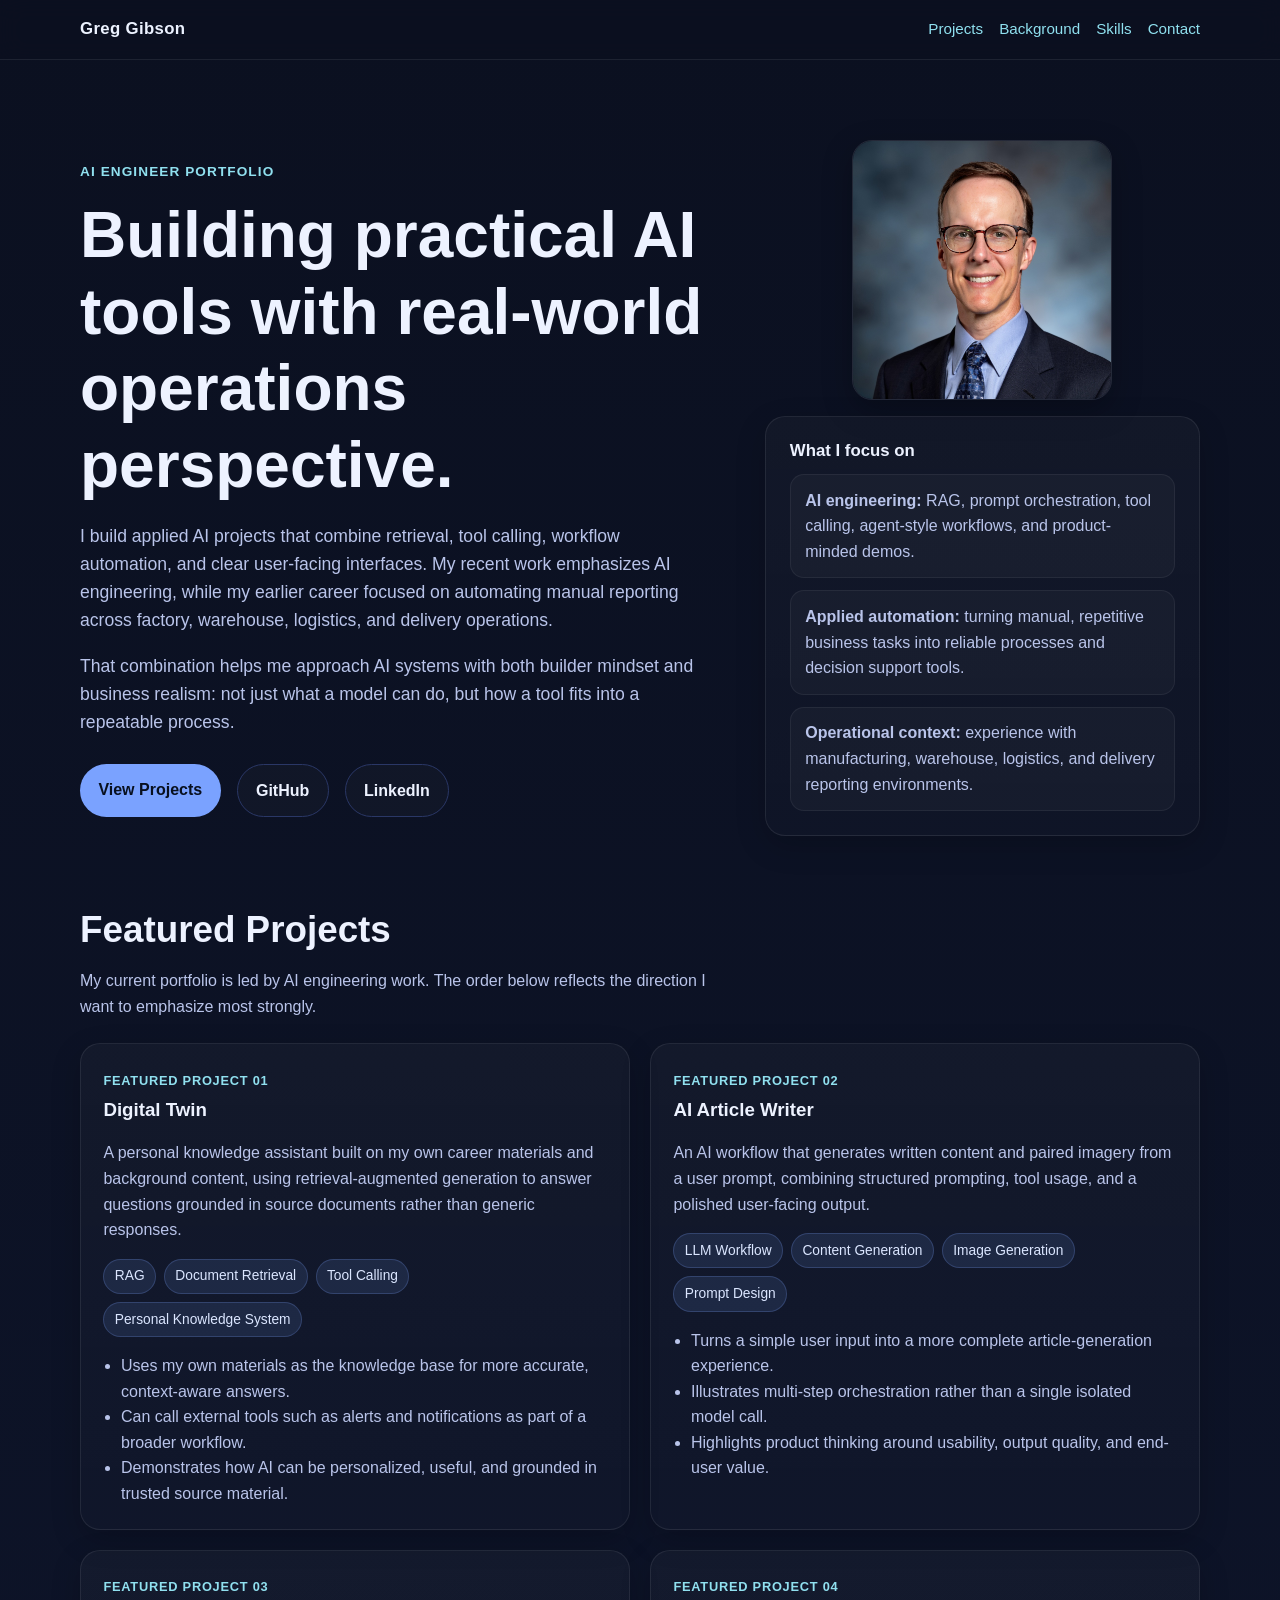
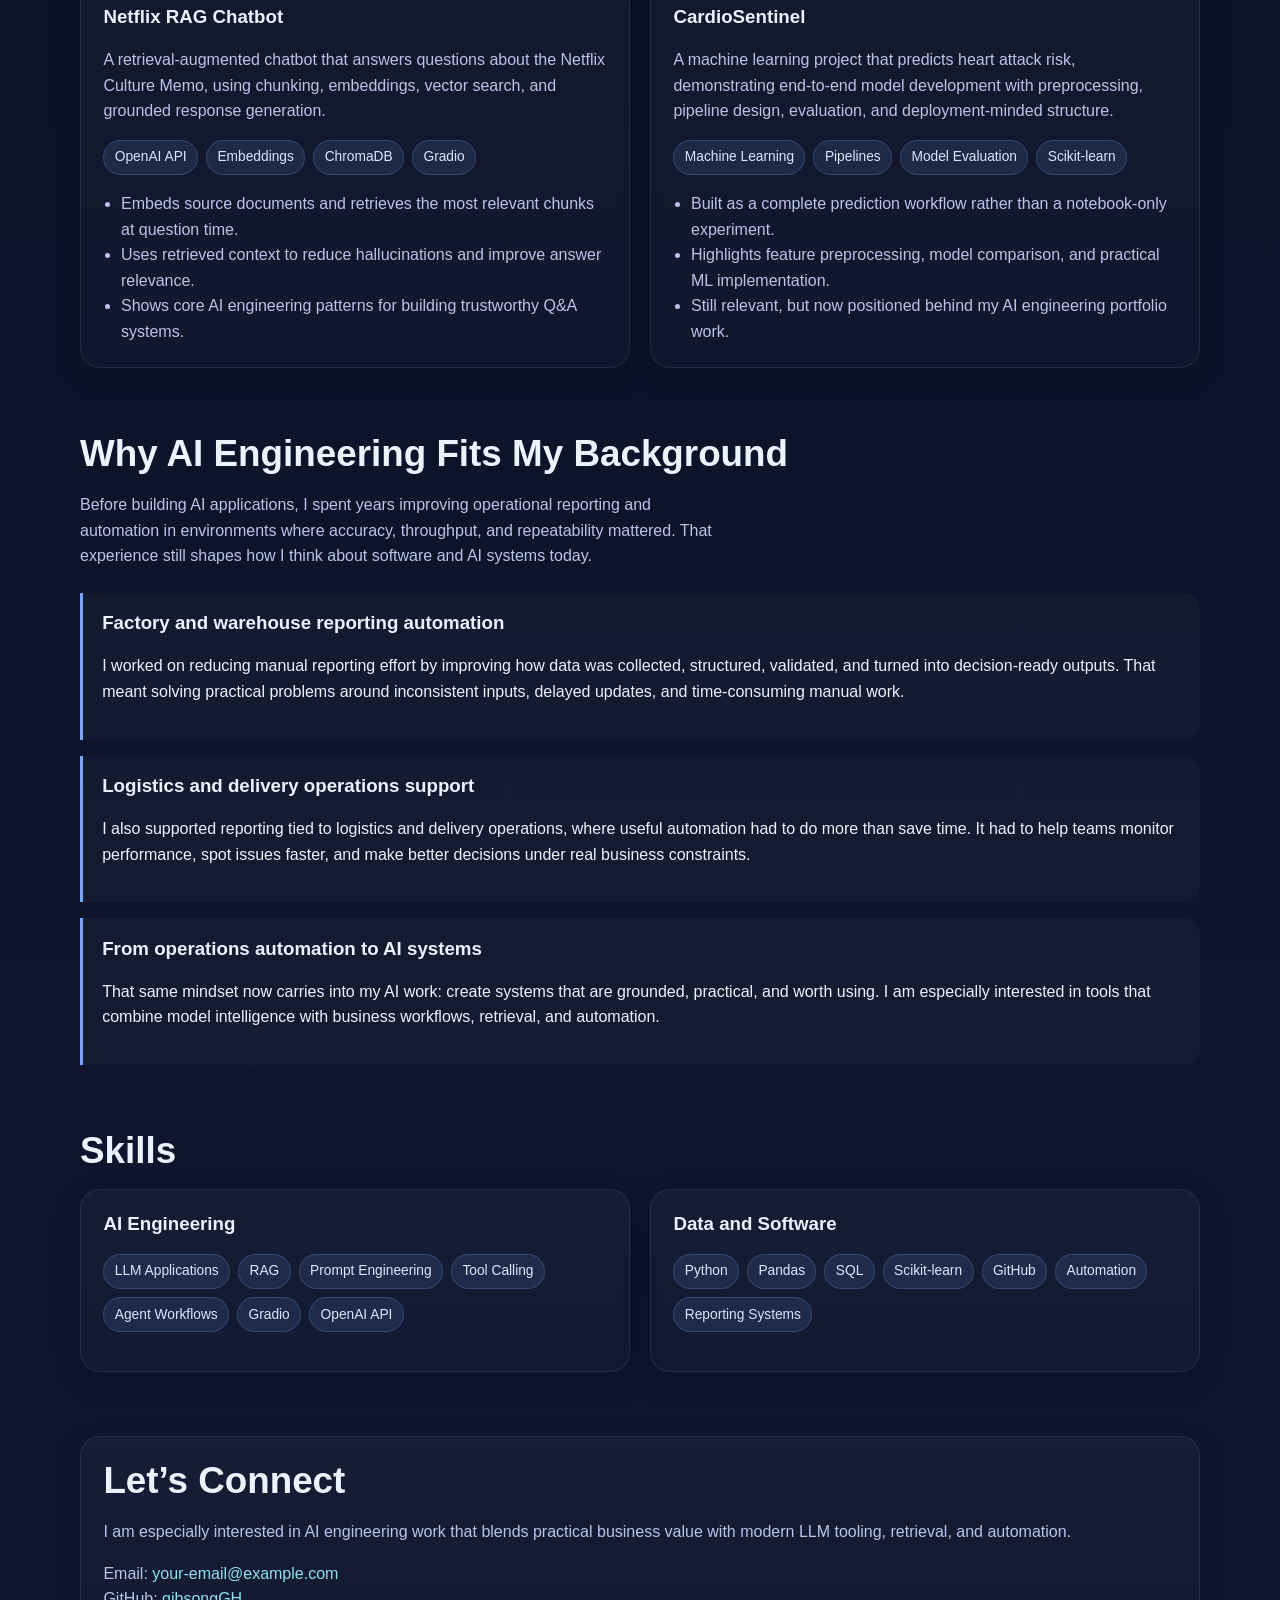
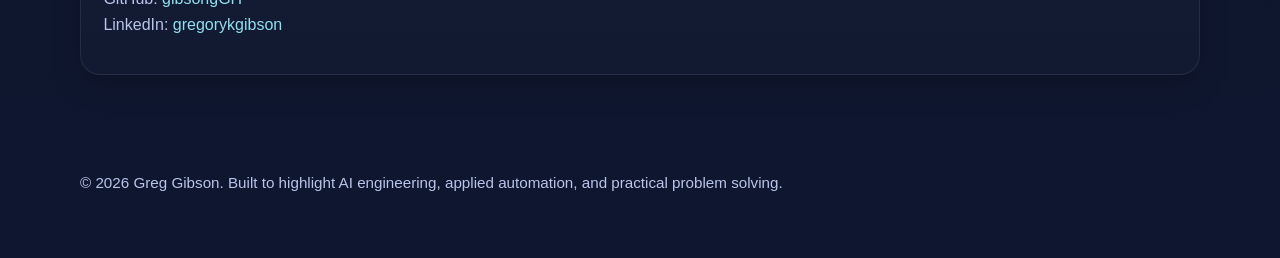
==== index.html @ a0412f62 "update homepage" ====
<!DOCTYPE html>
<html lang="en">
<head>
  <meta charset="UTF-8" />
  <meta name="viewport" content="width=device-width, initial-scale=1.0" />
  <title>Greg Gibson | AI Engineer</title>
  <meta
    name="description"
    content="AI engineer building practical tools with RAG, tool calling, agent workflows, and applied machine learning."
  />
  <style>
    :root {
      --bg: #0b1020;
      --bg-soft: #121933;
      --card: #161f3d;
      --text: #edf2ff;
      --muted: #b9c4ea;
      --line: #2a3766;
      --accent: #7aa2ff;
      --accent-2: #90e0ef;
      --max: 1120px;
    }

    * { box-sizing: border-box; }

    html { scroll-behavior: smooth; }

    body {
      margin: 0;
      font-family: Arial, Helvetica, sans-serif;
      background: linear-gradient(180deg, var(--bg) 0%, #0f1730 100%);
      color: var(--text);
      line-height: 1.6;
    }

    a {
      color: var(--accent-2);
      text-decoration: none;
    }

    a:hover { text-decoration: underline; }

    .container {
      width: min(92%, var(--max));
      margin: 0 auto;
    }

    .nav {
      position: sticky;
      top: 0;
      z-index: 10;
      backdrop-filter: blur(12px);
      background: rgba(11, 16, 32, 0.82);
      border-bottom: 1px solid rgba(255,255,255,0.08);
    }

    .nav-inner {
      display: flex;
      align-items: center;
      justify-content: space-between;
      padding: 1rem 0;
      gap: 1rem;
    }

    .brand {
      font-size: 1.05rem;
      font-weight: 700;
      letter-spacing: 0.02em;
    }

    .nav-links {
      display: flex;
      gap: 1rem;
      flex-wrap: wrap;
      font-size: 0.95rem;
    }

    .hero {
      padding: 5rem 0 3.5rem;
    }

    .hero-grid {
      display: grid;
      grid-template-columns: 1.35fr 0.9fr;
      gap: 2rem;
      align-items: center;
    }

    .eyebrow {
      display: inline-block;
      font-size: 0.85rem;
      letter-spacing: 0.08em;
      text-transform: uppercase;
      color: var(--accent-2);
      margin-bottom: 0.85rem;
      font-weight: 700;
    }

    h1, h2, h3 {
      line-height: 1.2;
      margin-top: 0;
    }

    h1 {
      font-size: clamp(2.3rem, 5vw, 4rem);
      margin-bottom: 1rem;
    }

    h2 {
      font-size: clamp(1.6rem, 3vw, 2.3rem);
      margin-bottom: 1rem;
    }

    .lead {
      font-size: 1.1rem;
      color: var(--muted);
      max-width: 64ch;
    }

    .cta-row {
      display: flex;
      gap: 1rem;
      flex-wrap: wrap;
      margin-top: 1.75rem;
    }

    .btn {
      display: inline-block;
      padding: 0.8rem 1.15rem;
      border-radius: 999px;
      font-weight: 700;
      transition: transform 0.15s ease, opacity 0.15s ease;
    }

    .btn:hover {
      text-decoration: none;
      transform: translateY(-1px);
    }

    .btn-primary {
      background: var(--accent);
      color: #08101f;
    }

    .btn-secondary {
      border: 1px solid var(--line);
      color: var(--text);
      background: rgba(255,255,255,0.02);
    }

    .hero-card,
    .card {
      background: linear-gradient(180deg, rgba(255,255,255,0.03), rgba(255,255,255,0.015));
      border: 1px solid rgba(255,255,255,0.08);
      border-radius: 20px;
      box-shadow: 0 10px 30px rgba(0,0,0,0.18);
    }

    .hero-card {
      padding: 1.5rem;
    }

    .hero-card h3 {
      margin-bottom: 0.8rem;
      font-size: 1.05rem;
    }

    .hero-list {
      list-style: none;
      padding: 0;
      margin: 0;
      display: grid;
      gap: 0.75rem;
    }

    .hero-list li {
      padding: 0.8rem 0.9rem;
      border-radius: 14px;
      background: rgba(255,255,255,0.03);
      border: 1px solid rgba(255,255,255,0.06);
      color: var(--muted);
    }

    section {
      padding: 1rem 0 3rem;
    }

    .section-intro {
      max-width: 72ch;
      color: var(--muted);
      margin-bottom: 1.5rem;
    }

    .grid-2 {
      display: grid;
      grid-template-columns: repeat(2, minmax(0, 1fr));
      gap: 1.25rem;
    }

    .project-grid {
      display: grid;
      grid-template-columns: repeat(2, minmax(0, 1fr));
      gap: 1.25rem;
    }

    .card {
      padding: 1.4rem;
      height: 100%;
    }

    .project-rank {
      display: inline-block;
      font-size: 0.8rem;
      font-weight: 700;
      color: var(--accent-2);
      text-transform: uppercase;
      letter-spacing: 0.06em;
      margin-bottom: 0.5rem;
    }

    .card p {
      color: var(--muted);
      margin-bottom: 0.9rem;
    }

    .tags {
      display: flex;
      flex-wrap: wrap;
      gap: 0.5rem;
      margin: 1rem 0;
    }

    .tag {
      display: inline-block;
      padding: 0.35rem 0.65rem;
      border-radius: 999px;
      background: rgba(122, 162, 255, 0.12);
      border: 1px solid rgba(122, 162, 255, 0.22);
      color: #dbe6ff;
      font-size: 0.86rem;
    }

    ul.clean {
      margin: 0.75rem 0 0;
      padding-left: 1.1rem;
      color: var(--muted);
    }

    .timeline {
      display: grid;
      gap: 1rem;
    }

    .timeline-item {
      padding: 1.2rem;
      border-left: 3px solid var(--accent);
      background: rgba(255,255,255,0.025);
      border-radius: 0 16px 16px 0;
    }

    .footer {
      padding: 2rem 0 3rem;
      color: var(--muted);
      font-size: 0.95rem;
    }

    @media (max-width: 900px) {
      .hero-grid,
      .grid-2,
      .project-grid {
        grid-template-columns: 1fr;
      }

      .hero {
        padding-top: 3.5rem;
      }
    }
  </style>
</head>
<body>
  <nav class="nav">
    <div class="container nav-inner">
      <div class="brand">Greg Gibson</div>
      <div class="nav-links">
        <a href="#projects">Projects</a>
        <a href="#background">Background</a>
        <a href="#skills">Skills</a>
        <a href="#contact">Contact</a>
      </div>
    </div>
  </nav>

  <header class="hero">
    <div class="container hero-grid">
      <div>
        <div class="eyebrow">AI Engineer Portfolio</div>
        <h1>Building practical AI tools with real-world operations perspective.</h1>
        <p class="lead">
          I build applied AI projects that combine retrieval, tool calling, workflow automation,
          and clear user-facing interfaces. My recent work emphasizes AI engineering, while my
          earlier career focused on automating manual reporting across factory, warehouse,
          logistics, and delivery operations.
        </p>
        <p class="lead">
          That combination helps me approach AI systems with both builder mindset and business
          realism: not just what a model can do, but how a tool fits into a repeatable process.
        </p>
        <div class="cta-row">
          <a class="btn btn-primary" href="#projects">View Projects</a>
          <a class="btn btn-secondary" href="https://github.com/gibsongGH" target="_blank" rel="noopener noreferrer">GitHub</a>
          <a class="btn btn-secondary" href="https://www.linkedin.com/in/gregorykgibson" target="_blank" rel="noopener noreferrer">LinkedIn</a>
        </div>
      </div>

      <div style="display: grid; gap: 1rem; justify-items: center;">
        <img 
          src="assets/images/headshot.jpg" 
          alt="Greg Gibson headshot"
          style="
            width: 260px;
            max-width: 100%;
            border-radius: 20px;
            border: 1px solid rgba(255,255,255,0.1);
            box-shadow: 0 10px 30px rgba(0,0,0,0.25);
          "
        />

        <aside class="hero-card" style="width: 100%;">
          <h3>What I focus on</h3>
          <ul class="hero-list">
            <li><strong>AI engineering:</strong> RAG, prompt orchestration, tool calling, agent-style workflows, and product-minded demos.</li>
            <li><strong>Applied automation:</strong> turning manual, repetitive business tasks into reliable processes and decision support tools.</li>
            <li><strong>Operational context:</strong> experience with manufacturing, warehouse, logistics, and delivery reporting environments.</li>
          </ul>
        </aside>
      </div>
    </div>
  </header>

  <main>
    <section id="projects">
      <div class="container">
        <h2>Featured Projects</h2>
        <p class="section-intro">
          My current portfolio is led by AI engineering work. The order below reflects the direction
          I want to emphasize most strongly.
        </p>

        <div class="project-grid">
          <article class="card">
            <div class="project-rank">Featured Project 01</div>
            <h3>Digital Twin</h3>
            <p>
              A personal knowledge assistant built on my own career materials and background
              content, using retrieval-augmented generation to answer questions grounded in
              source documents rather than generic responses.
            </p>
            <div class="tags">
              <span class="tag">RAG</span>
              <span class="tag">Document Retrieval</span>
              <span class="tag">Tool Calling</span>
              <span class="tag">Personal Knowledge System</span>
            </div>
            <ul class="clean">
              <li>Uses my own materials as the knowledge base for more accurate, context-aware answers.</li>
              <li>Can call external tools such as alerts and notifications as part of a broader workflow.</li>
              <li>Demonstrates how AI can be personalized, useful, and grounded in trusted source material.</li>
            </ul>
          </article>

          <article class="card">
            <div class="project-rank">Featured Project 02</div>
            <h3>AI Article Writer</h3>
            <p>
              An AI workflow that generates written content and paired imagery from a user prompt,
              combining structured prompting, tool usage, and a polished user-facing output.
            </p>
            <div class="tags">
              <span class="tag">LLM Workflow</span>
              <span class="tag">Content Generation</span>
              <span class="tag">Image Generation</span>
              <span class="tag">Prompt Design</span>
            </div>
            <ul class="clean">
              <li>Turns a simple user input into a more complete article-generation experience.</li>
              <li>Illustrates multi-step orchestration rather than a single isolated model call.</li>
              <li>Highlights product thinking around usability, output quality, and end-user value.</li>
            </ul>
          </article>

          <article class="card">
            <div class="project-rank">Featured Project 03</div>
            <h3>Netflix RAG Chatbot</h3>
            <p>
              A retrieval-augmented chatbot that answers questions about the Netflix Culture Memo,
              using chunking, embeddings, vector search, and grounded response generation.
            </p>
            <div class="tags">
              <span class="tag">OpenAI API</span>
              <span class="tag">Embeddings</span>
              <span class="tag">ChromaDB</span>
              <span class="tag">Gradio</span>
            </div>
            <ul class="clean">
              <li>Embeds source documents and retrieves the most relevant chunks at question time.</li>
              <li>Uses retrieved context to reduce hallucinations and improve answer relevance.</li>
              <li>Shows core AI engineering patterns for building trustworthy Q&A systems.</li>
            </ul>
          </article>

          <article class="card">
            <div class="project-rank">Featured Project 04</div>
            <h3>CardioSentinel</h3>
            <p>
              A machine learning project that predicts heart attack risk, demonstrating end-to-end
              model development with preprocessing, pipeline design, evaluation, and deployment-minded structure.
            </p>
            <div class="tags">
              <span class="tag">Machine Learning</span>
              <span class="tag">Pipelines</span>
              <span class="tag">Model Evaluation</span>
              <span class="tag">Scikit-learn</span>
            </div>
            <ul class="clean">
              <li>Built as a complete prediction workflow rather than a notebook-only experiment.</li>
              <li>Highlights feature preprocessing, model comparison, and practical ML implementation.</li>
              <li>Still relevant, but now positioned behind my AI engineering portfolio work.</li>
            </ul>
          </article>
        </div>
      </div>
    </section>

    <section id="background">
      <div class="container">
        <h2>Why AI Engineering Fits My Background</h2>
        <p class="section-intro">
          Before building AI applications, I spent years improving operational reporting and
          automation in environments where accuracy, throughput, and repeatability mattered.
          That experience still shapes how I think about software and AI systems today.
        </p>

        <div class="timeline">
          <div class="timeline-item">
            <h3>Factory and warehouse reporting automation</h3>
            <p>
              I worked on reducing manual reporting effort by improving how data was collected,
              structured, validated, and turned into decision-ready outputs. That meant solving
              practical problems around inconsistent inputs, delayed updates, and time-consuming manual work.
            </p>
          </div>

          <div class="timeline-item">
            <h3>Logistics and delivery operations support</h3>
            <p>
              I also supported reporting tied to logistics and delivery operations, where useful
              automation had to do more than save time. It had to help teams monitor performance,
              spot issues faster, and make better decisions under real business constraints.
            </p>
          </div>

          <div class="timeline-item">
            <h3>From operations automation to AI systems</h3>
            <p>
              That same mindset now carries into my AI work: create systems that are grounded,
              practical, and worth using. I am especially interested in tools that combine model
              intelligence with business workflows, retrieval, and automation.
            </p>
          </div>
        </div>
      </div>
    </section>

    <section id="skills">
      <div class="container">
        <h2>Skills</h2>
        <div class="grid-2">
          <article class="card">
            <h3>AI Engineering</h3>
            <div class="tags">
              <span class="tag">LLM Applications</span>
              <span class="tag">RAG</span>
              <span class="tag">Prompt Engineering</span>
              <span class="tag">Tool Calling</span>
              <span class="tag">Agent Workflows</span>
              <span class="tag">Gradio</span>
              <span class="tag">OpenAI API</span>
            </div>
          </article>

          <article class="card">
            <h3>Data and Software</h3>
            <div class="tags">
              <span class="tag">Python</span>
              <span class="tag">Pandas</span>
              <span class="tag">SQL</span>
              <span class="tag">Scikit-learn</span>
              <span class="tag">GitHub</span>
              <span class="tag">Automation</span>
              <span class="tag">Reporting Systems</span>
            </div>
          </article>
        </div>
      </div>
    </section>

    <section id="contact">
      <div class="container">
        <div class="card">
          <h2>Let’s Connect</h2>
          <p>
            I am especially interested in AI engineering work that blends practical business value
            with modern LLM tooling, retrieval, and automation.
          </p>
          <p>
            Email: <a href="mailto:your-email@example.com">your-email@example.com</a><br />
            GitHub: <a href="https://github.com/gibsongGH" target="_blank" rel="noopener noreferrer">gibsongGH</a><br />
            LinkedIn: <a href="https://www.linkedin.com/in/gregorykgibson" target="_blank" rel="noopener noreferrer">gregorykgibson</a>
          </p>
        </div>
      </div>
    </section>
  </main>

  <footer class="footer">
    <div class="container">
      <p>© 2026 Greg Gibson. Built to highlight AI engineering, applied automation, and practical problem solving.</p>
    </div>
  </footer>
</body>
</html>
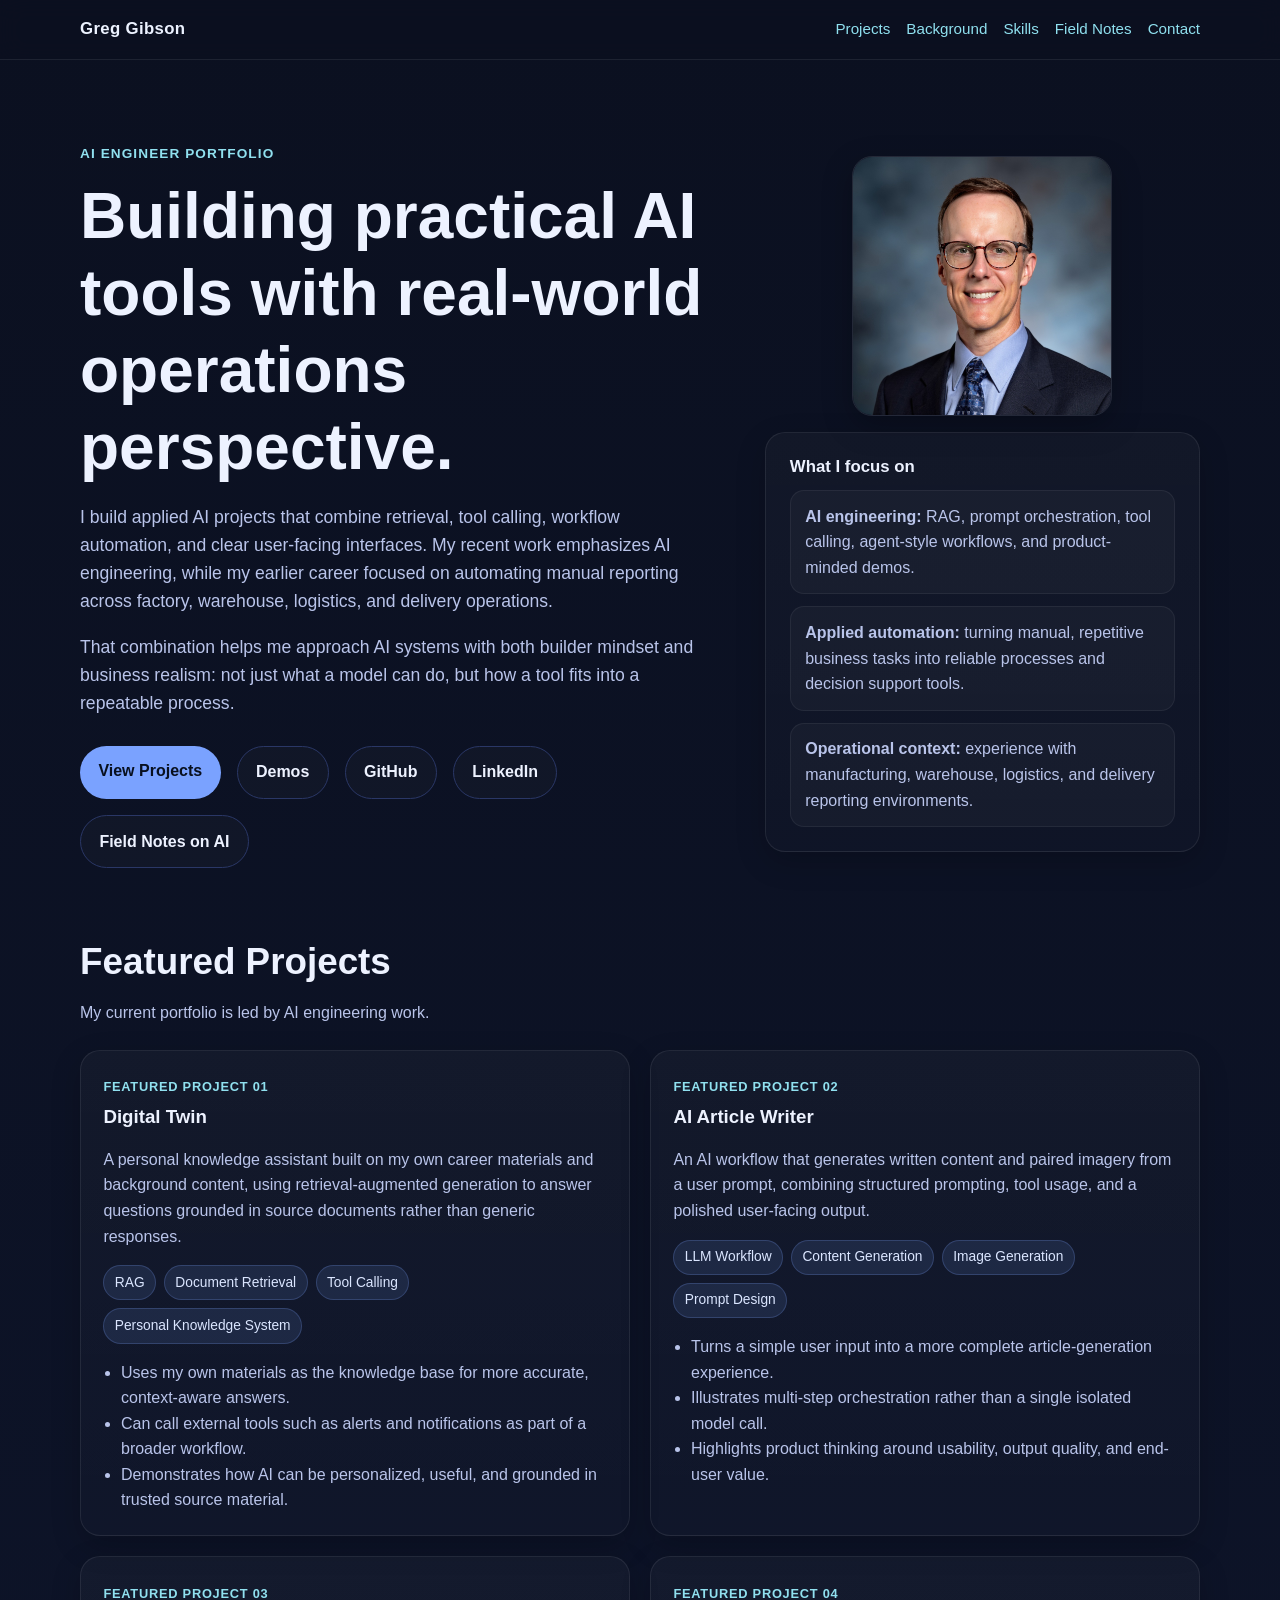
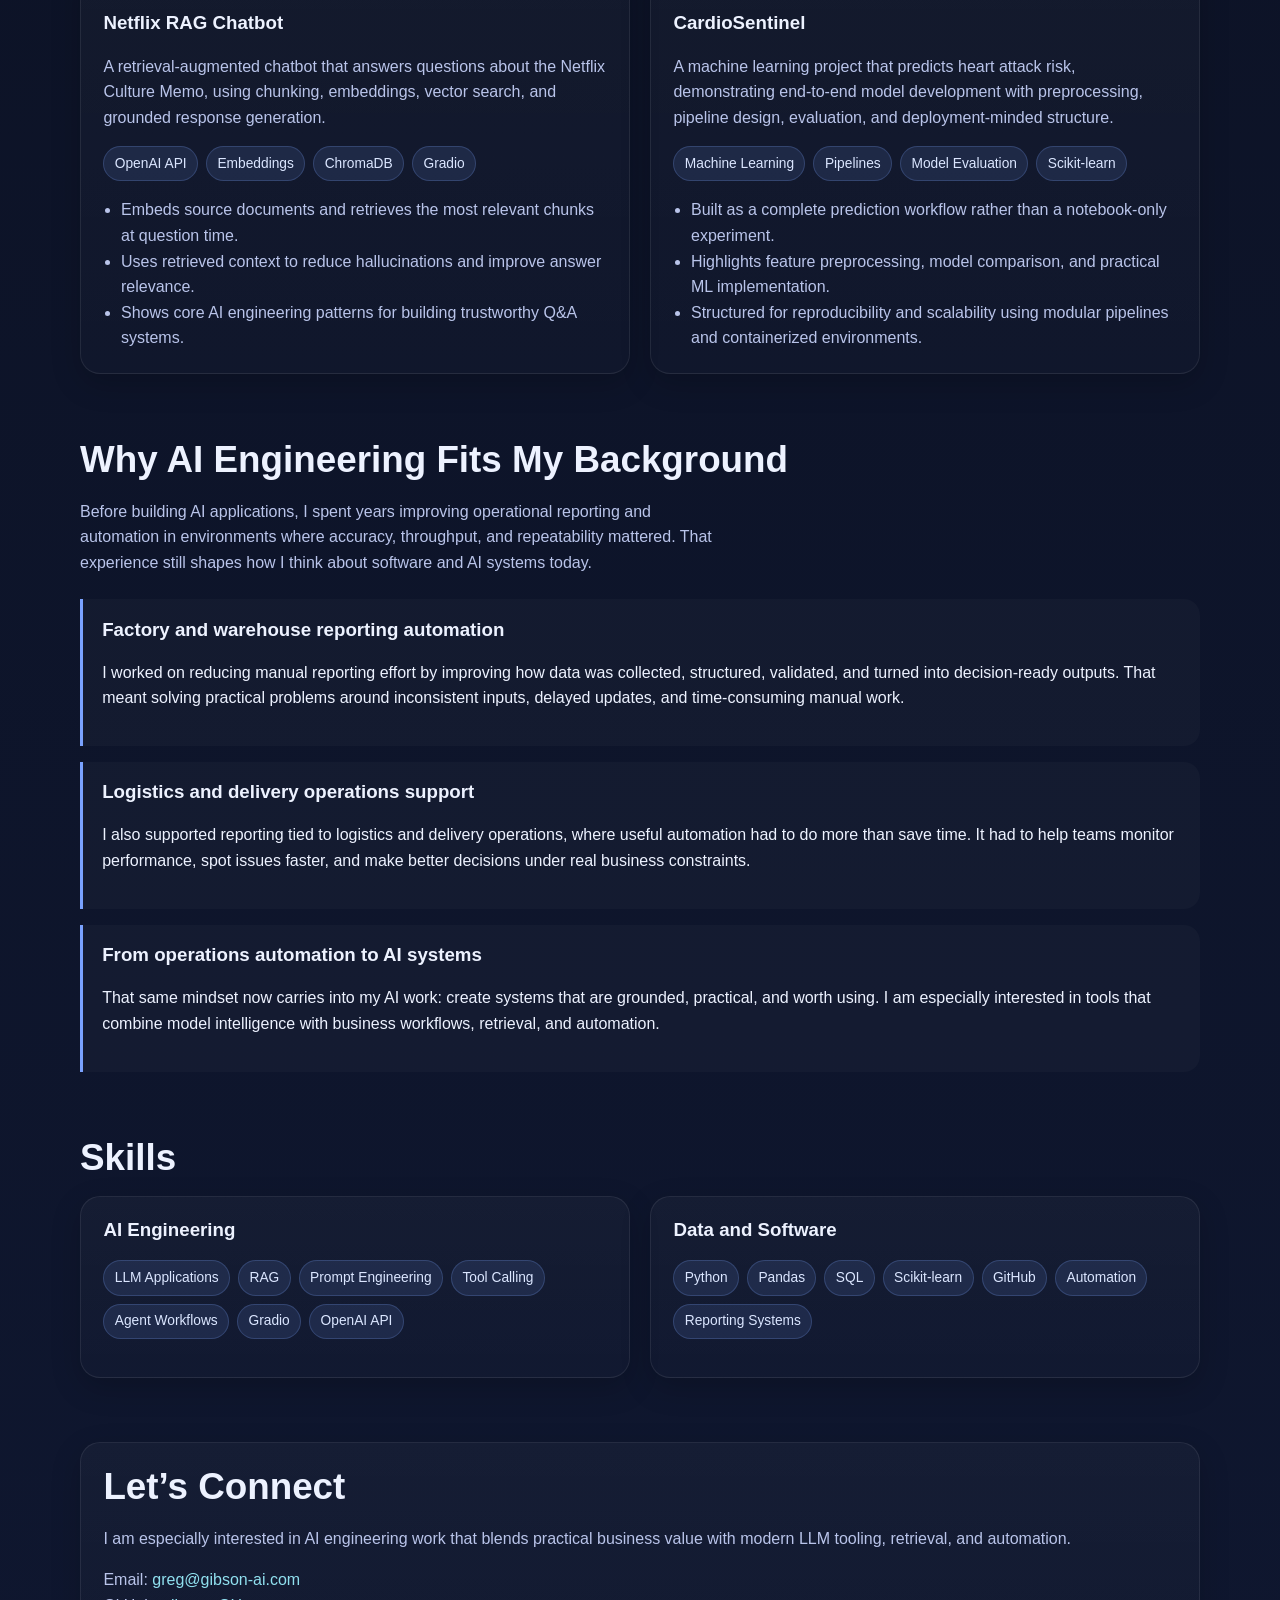
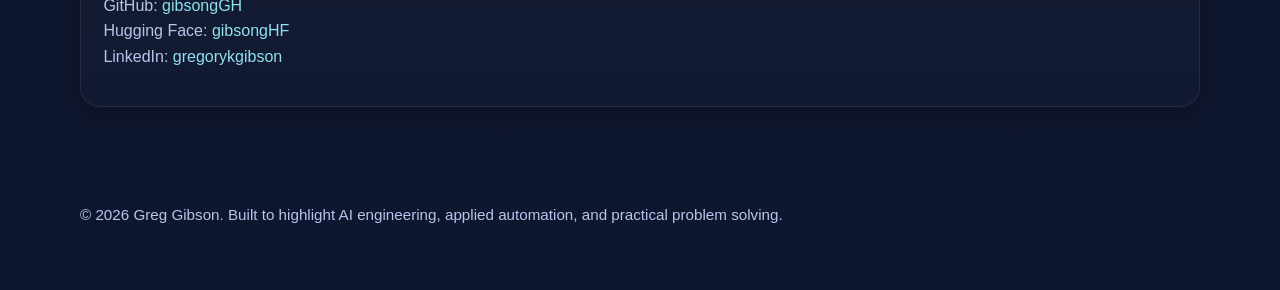
==== commit 976e75d5: "restore field notes" ====
--- a/index.html
+++ b/index.html
@@ -285,6 +285,7 @@
         <a href="#projects">Projects</a>
         <a href="#background">Background</a>
         <a href="#skills">Skills</a>
+        <a href="field-notes.html">Field Notes</a>
         <a href="#contact">Contact</a>
       </div>
     </div>
@@ -307,8 +308,10 @@
         </p>
         <div class="cta-row">
           <a class="btn btn-primary" href="#projects">View Projects</a>
+          <a class="btn btn-secondary" href="https://huggingface.co/gibsongHF" target="_blank" rel="noopener noreferrer">Demos</a>
           <a class="btn btn-secondary" href="https://github.com/gibsongGH" target="_blank" rel="noopener noreferrer">GitHub</a>
-          <a class="btn btn-secondary" href="https://www.linkedin.com/in/gregorykgibson" target="_blank" rel="noopener noreferrer">LinkedIn</a>
+          <a class="btn btn-secondary" href="https://www.linkedin.com/in/gregorykgibson/" target="_blank" rel="noopener noreferrer">LinkedIn</a>
+          <a class="btn btn-secondary" href="field-notes.html" target="_blank" rel="noopener noreferrer">Field Notes on AI</a>
         </div>
       </div>
 
@@ -342,8 +345,7 @@
       <div class="container">
         <h2>Featured Projects</h2>
         <p class="section-intro">
-          My current portfolio is led by AI engineering work. The order below reflects the direction
-          I want to emphasize most strongly.
+          My current portfolio is led by AI engineering work.
         </p>
 
         <div class="project-grid">
@@ -424,7 +426,7 @@
             <ul class="clean">
               <li>Built as a complete prediction workflow rather than a notebook-only experiment.</li>
               <li>Highlights feature preprocessing, model comparison, and practical ML implementation.</li>
-              <li>Still relevant, but now positioned behind my AI engineering portfolio work.</li>
+              <li>Structured for reproducibility and scalability using modular pipelines and containerized environments.</li>
             </ul>
           </article>
         </div>
@@ -513,9 +515,10 @@
             with modern LLM tooling, retrieval, and automation.
           </p>
           <p>
-            Email: <a href="mailto:your-email@example.com">your-email@example.com</a><br />
+            Email: <a href="mailto:greg@gibson-ai.com">greg@gibson-ai.com</a><br />
             GitHub: <a href="https://github.com/gibsongGH" target="_blank" rel="noopener noreferrer">gibsongGH</a><br />
-            LinkedIn: <a href="https://www.linkedin.com/in/gregorykgibson" target="_blank" rel="noopener noreferrer">gregorykgibson</a>
+            Hugging Face: <a href="https://huggingface.co/gibsongHF" target="_blank" rel="noopener noreferrer">gibsongHF</a><br />
+            LinkedIn: <a href="https://www.linkedin.com/in/gregorykgibson/" target="_blank" rel="noopener noreferrer">gregorykgibson</a>
           </p>
         </div>
       </div>
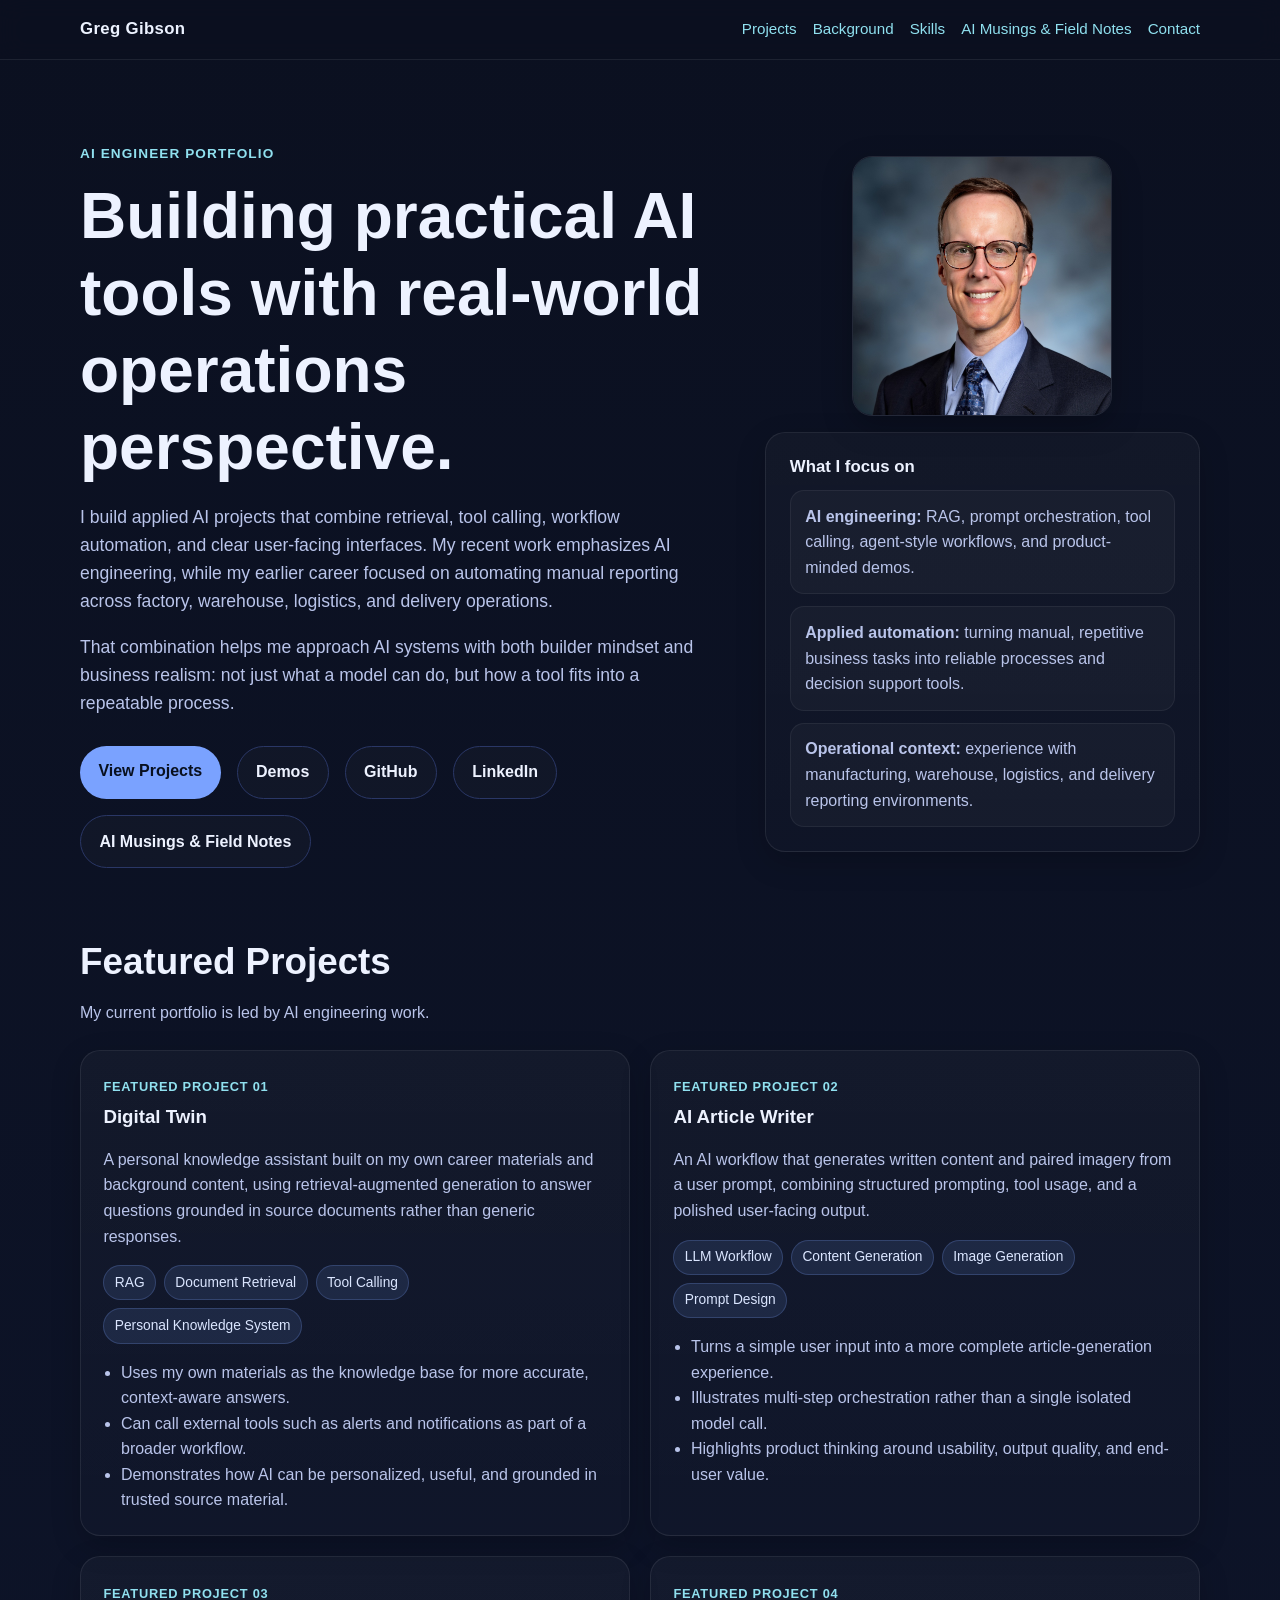
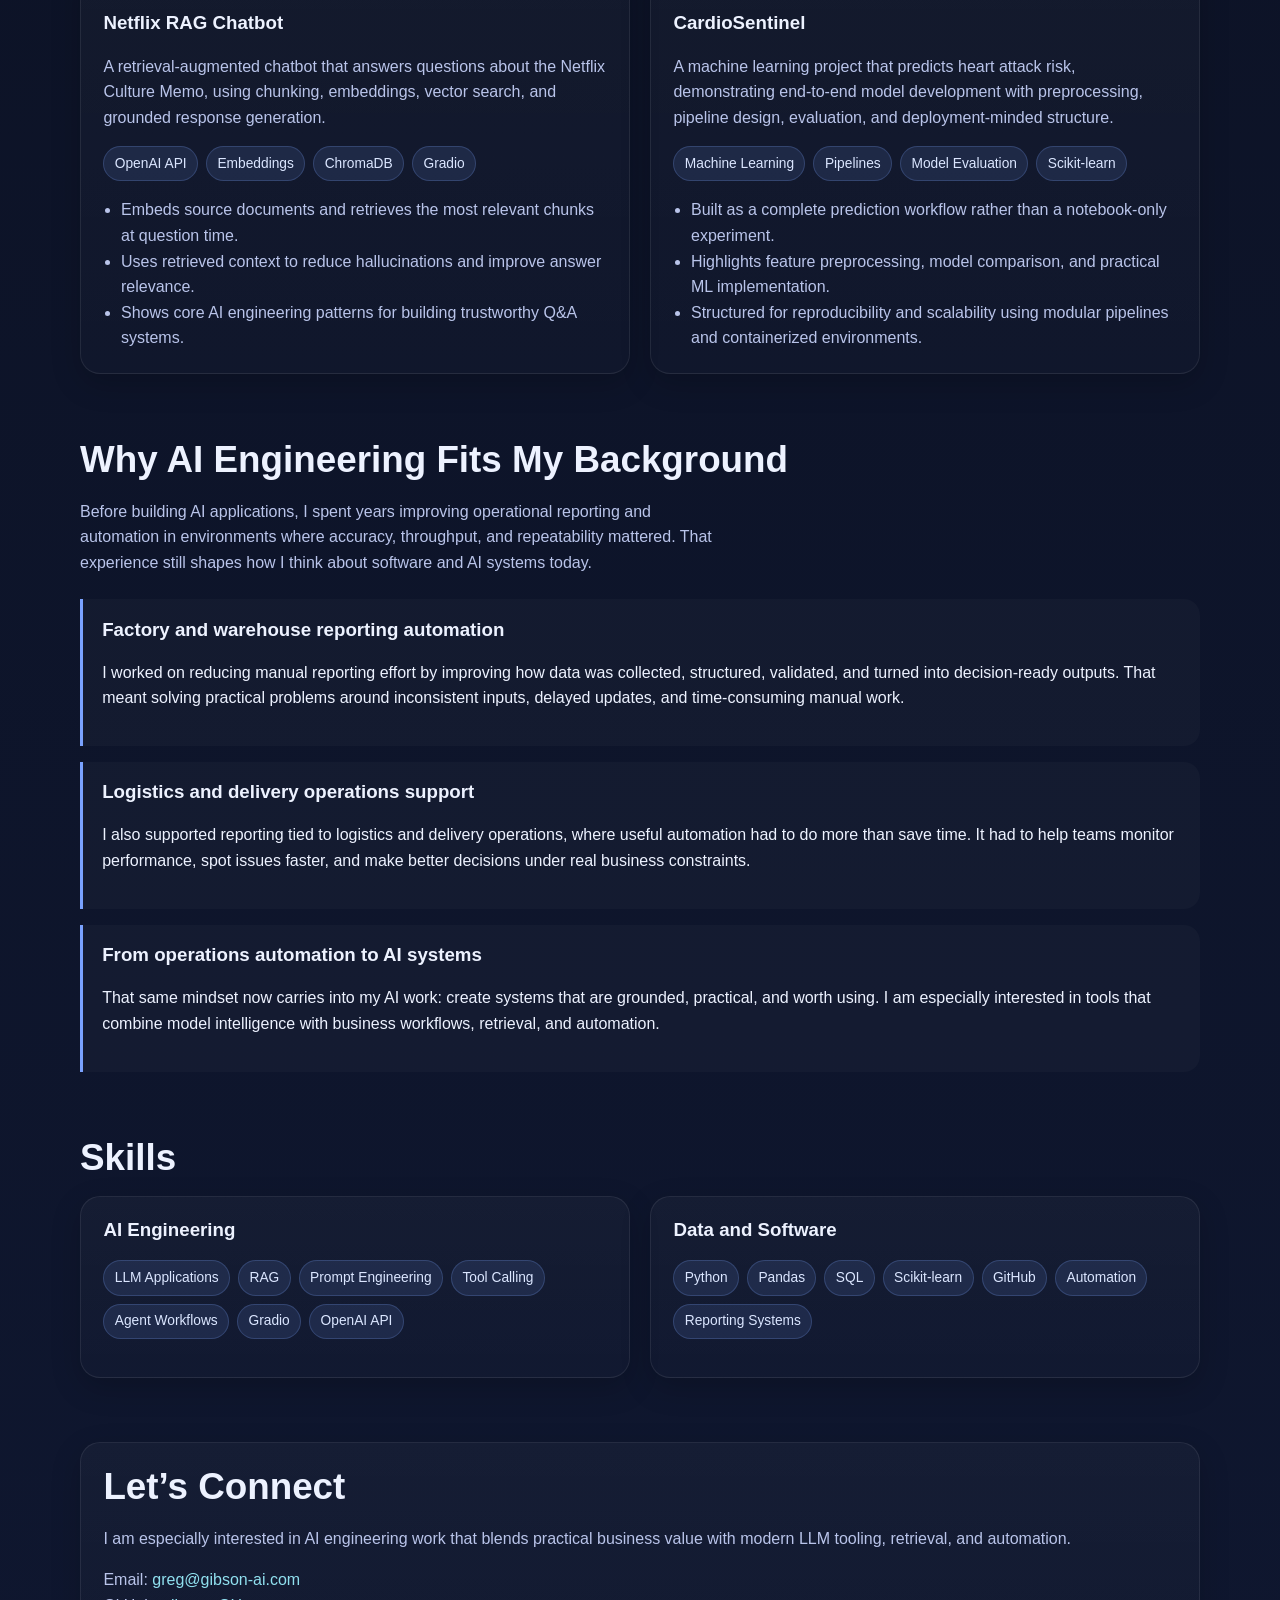
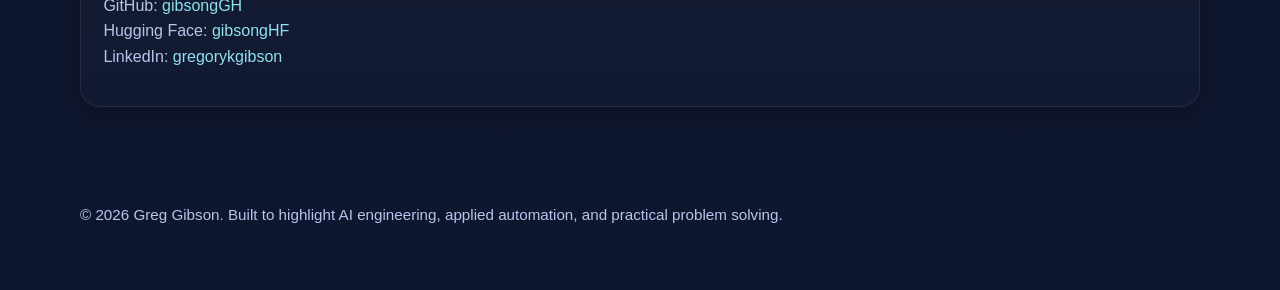
==== commit 1897a0c9: "adjustments to notes" ====
--- a/index.html
+++ b/index.html
@@ -285,7 +285,7 @@
         <a href="#projects">Projects</a>
         <a href="#background">Background</a>
         <a href="#skills">Skills</a>
-        <a href="field-notes.html">Field Notes</a>
+        <a href="field-notes.html">AI Musings & Field Notes</a>
         <a href="#contact">Contact</a>
       </div>
     </div>
@@ -311,7 +311,7 @@
           <a class="btn btn-secondary" href="https://huggingface.co/gibsongHF" target="_blank" rel="noopener noreferrer">Demos</a>
           <a class="btn btn-secondary" href="https://github.com/gibsongGH" target="_blank" rel="noopener noreferrer">GitHub</a>
           <a class="btn btn-secondary" href="https://www.linkedin.com/in/gregorykgibson/" target="_blank" rel="noopener noreferrer">LinkedIn</a>
-          <a class="btn btn-secondary" href="field-notes.html" target="_blank" rel="noopener noreferrer">Field Notes on AI</a>
+          <a class="btn btn-secondary" href="field-notes.html" rel="noopener noreferrer">AI Musings & Field Notes</a>
         </div>
       </div>
 
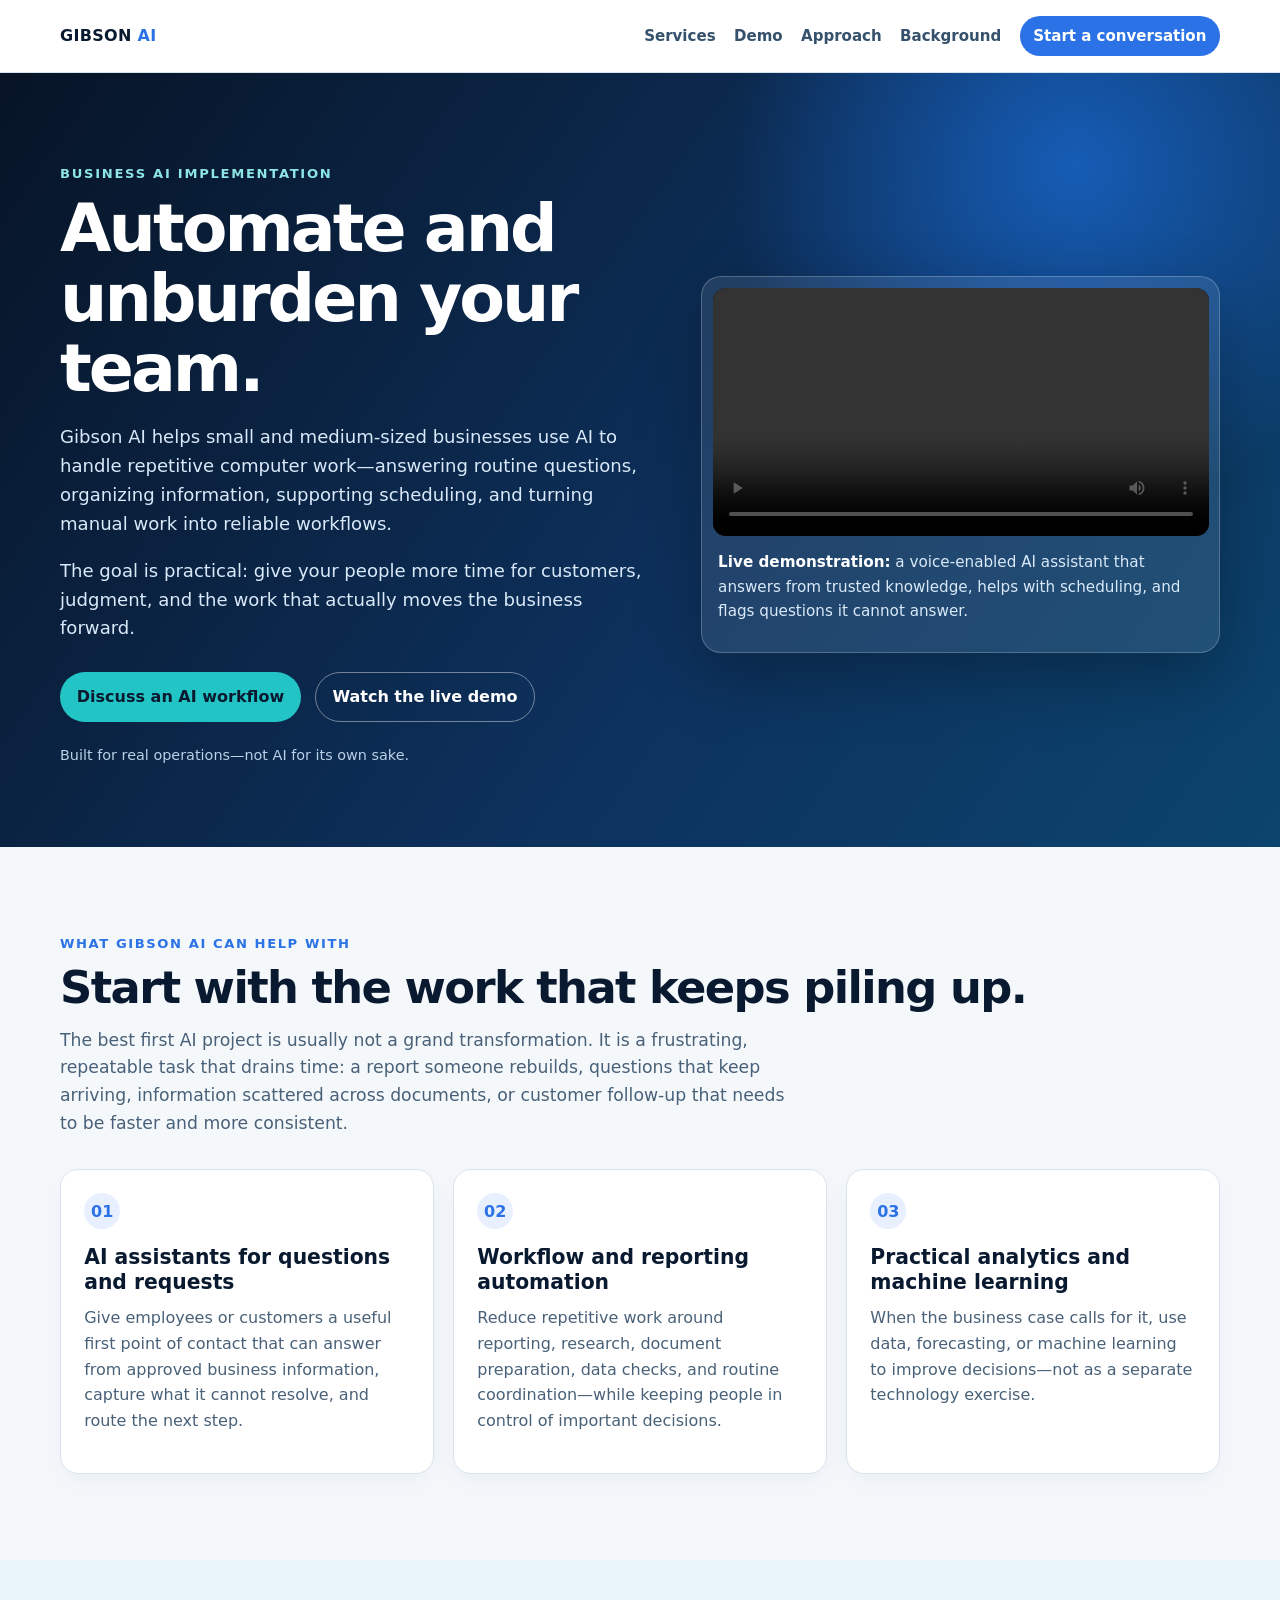
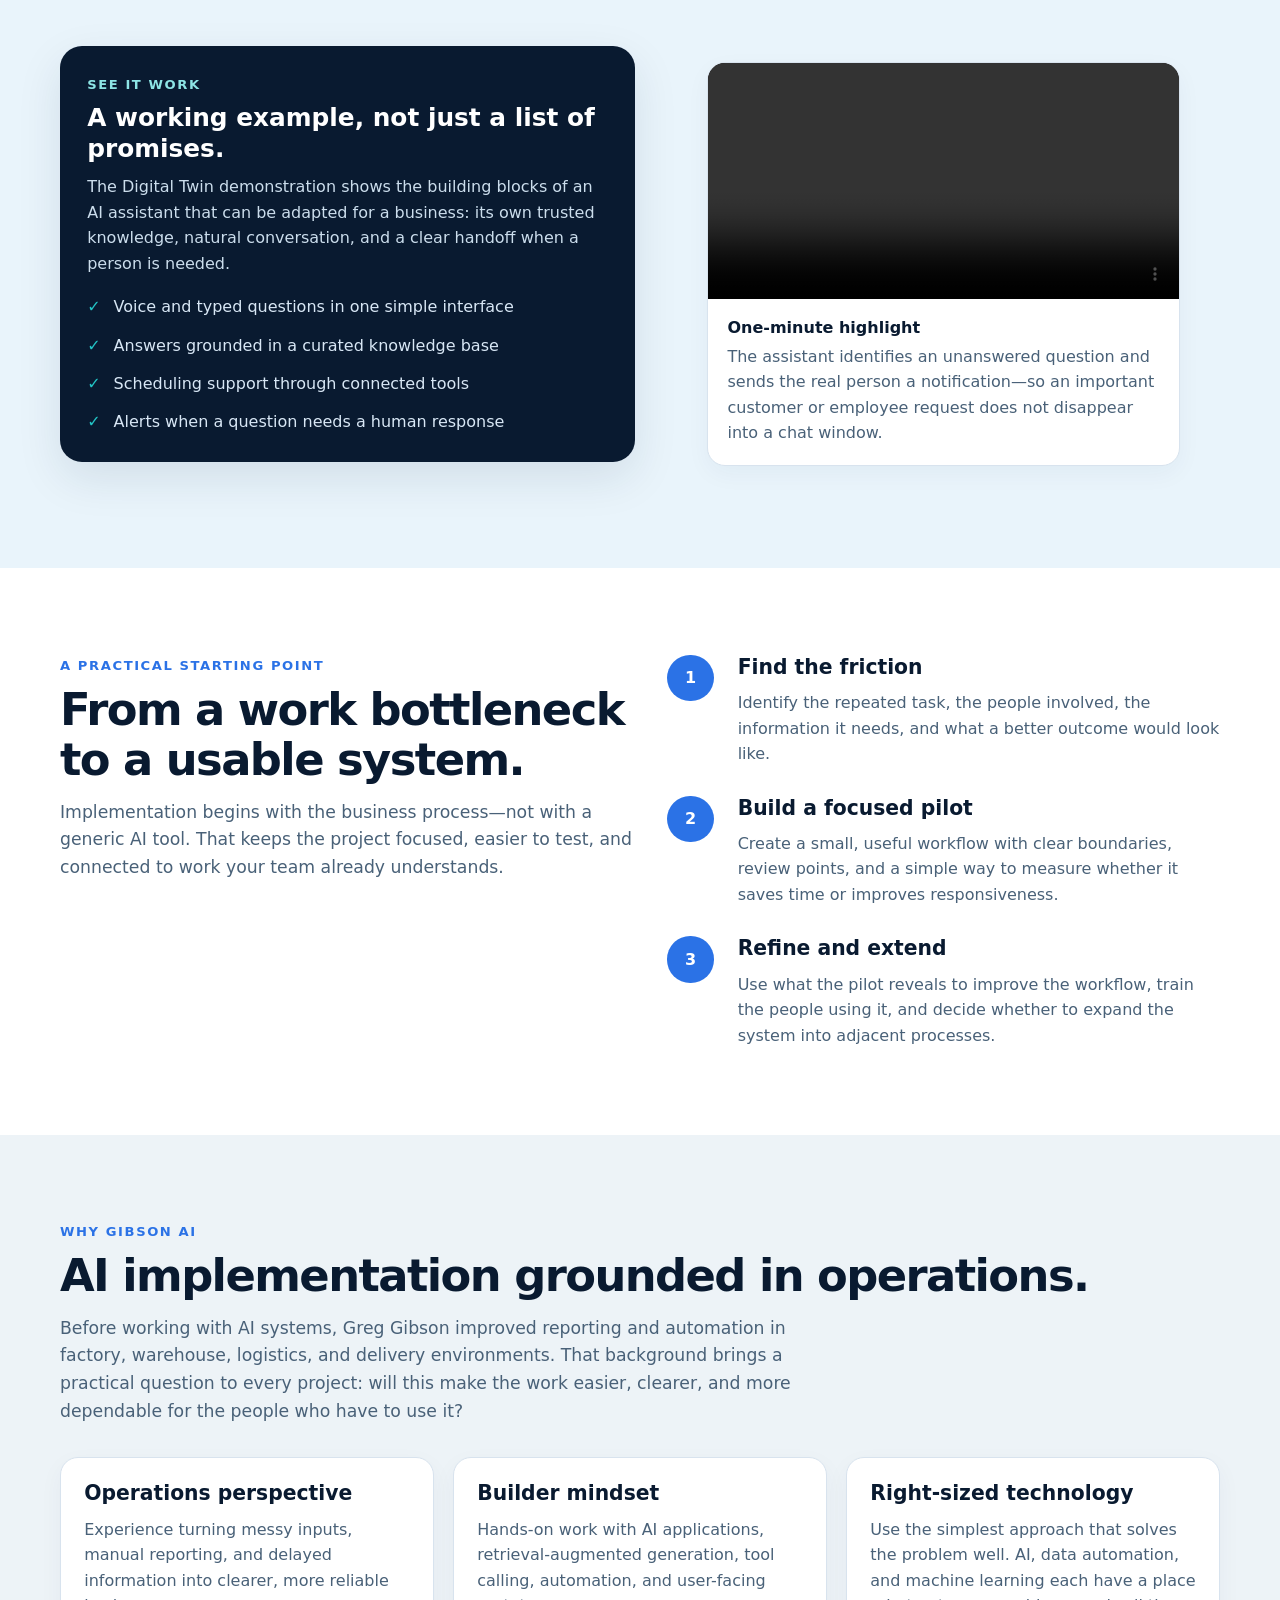
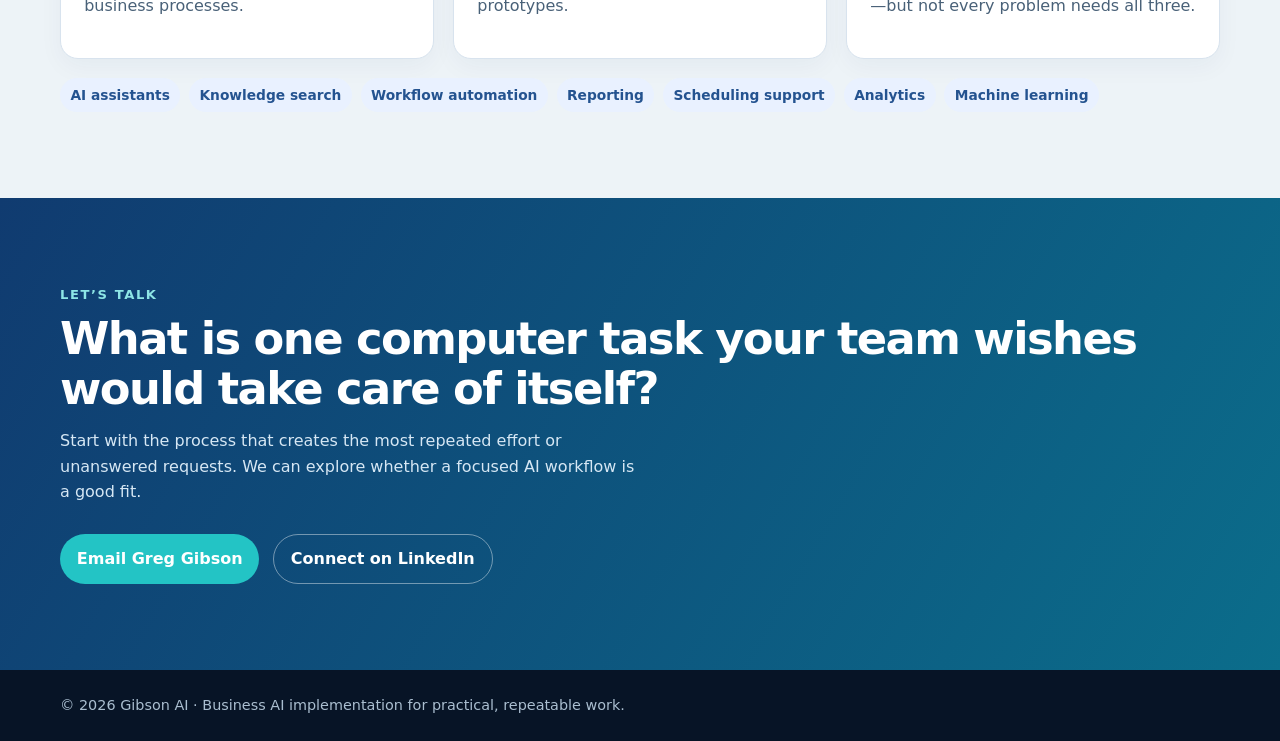
==== commit 2104cd85: "update: consulting" ====
--- a/index.html
+++ b/index.html
@@ -3,534 +3,234 @@
 <head>
   <meta charset="UTF-8" />
   <meta name="viewport" content="width=device-width, initial-scale=1.0" />
-  <title>Greg Gibson | AI Engineer</title>
-  <meta
-    name="description"
-    content="AI engineer building practical tools with RAG, tool calling, agent workflows, and applied machine learning."
-  />
+  <title>Gibson AI | Business AI Implementation</title>
+  <meta name="description" content="Gibson AI helps small and medium-sized businesses automate repetitive computer work with practical AI systems for questions, scheduling, reporting, research, and operations." />
   <style>
     :root {
-      --bg: #0b1020;
-      --bg-soft: #121933;
-      --card: #161f3d;
-      --text: #edf2ff;
-      --muted: #b9c4ea;
-      --line: #2a3766;
-      --accent: #7aa2ff;
-      --accent-2: #90e0ef;
-      --max: 1120px;
+      --ink: #10233d;
+      --ink-soft: #496178;
+      --paper: #f5f8fb;
+      --white: #ffffff;
+      --navy: #091a30;
+      --blue: #2b72e6;
+      --aqua: #23c4c5;
+      --line: #d8e3ee;
+      --shadow: 0 16px 45px rgba(12, 38, 70, 0.10);
+      --max: 1160px;
     }
 
     * { box-sizing: border-box; }
-
     html { scroll-behavior: smooth; }
-
     body {
       margin: 0;
-      font-family: Arial, Helvetica, sans-serif;
-      background: linear-gradient(180deg, var(--bg) 0%, #0f1730 100%);
-      color: var(--text);
+      color: var(--ink);
+      background: var(--paper);
+      font-family: Inter, ui-sans-serif, system-ui, -apple-system, BlinkMacSystemFont, "Segoe UI", sans-serif;
       line-height: 1.6;
     }
-
-    a {
-      color: var(--accent-2);
-      text-decoration: none;
-    }
-
-    a:hover { text-decoration: underline; }
-
-    .container {
-      width: min(92%, var(--max));
-      margin: 0 auto;
-    }
-
-    .nav {
-      position: sticky;
-      top: 0;
-      z-index: 10;
-      backdrop-filter: blur(12px);
-      background: rgba(11, 16, 32, 0.82);
-      border-bottom: 1px solid rgba(255,255,255,0.08);
-    }
-
-    .nav-inner {
-      display: flex;
-      align-items: center;
-      justify-content: space-between;
-      padding: 1rem 0;
-      gap: 1rem;
-    }
-
-    .brand {
-      font-size: 1.05rem;
-      font-weight: 700;
-      letter-spacing: 0.02em;
-    }
-
-    .nav-links {
-      display: flex;
-      gap: 1rem;
-      flex-wrap: wrap;
-      font-size: 0.95rem;
-    }
-
-    .hero {
-      padding: 5rem 0 3.5rem;
-    }
-
-    .hero-grid {
-      display: grid;
-      grid-template-columns: 1.35fr 0.9fr;
-      gap: 2rem;
-      align-items: center;
-    }
-
-    .eyebrow {
-      display: inline-block;
-      font-size: 0.85rem;
-      letter-spacing: 0.08em;
-      text-transform: uppercase;
-      color: var(--accent-2);
-      margin-bottom: 0.85rem;
-      font-weight: 700;
-    }
-
-    h1, h2, h3 {
-      line-height: 1.2;
-      margin-top: 0;
-    }
-
-    h1 {
-      font-size: clamp(2.3rem, 5vw, 4rem);
-      margin-bottom: 1rem;
-    }
-
-    h2 {
-      font-size: clamp(1.6rem, 3vw, 2.3rem);
-      margin-bottom: 1rem;
-    }
-
-    .lead {
-      font-size: 1.1rem;
-      color: var(--muted);
-      max-width: 64ch;
-    }
-
-    .cta-row {
-      display: flex;
-      gap: 1rem;
-      flex-wrap: wrap;
-      margin-top: 1.75rem;
-    }
-
-    .btn {
-      display: inline-block;
-      padding: 0.8rem 1.15rem;
-      border-radius: 999px;
-      font-weight: 700;
-      transition: transform 0.15s ease, opacity 0.15s ease;
-    }
-
-    .btn:hover {
-      text-decoration: none;
-      transform: translateY(-1px);
-    }
-
-    .btn-primary {
-      background: var(--accent);
-      color: #08101f;
-    }
-
-    .btn-secondary {
-      border: 1px solid var(--line);
-      color: var(--text);
-      background: rgba(255,255,255,0.02);
-    }
-
-    .hero-card,
-    .card {
-      background: linear-gradient(180deg, rgba(255,255,255,0.03), rgba(255,255,255,0.015));
-      border: 1px solid rgba(255,255,255,0.08);
-      border-radius: 20px;
-      box-shadow: 0 10px 30px rgba(0,0,0,0.18);
-    }
-
-    .hero-card {
-      padding: 1.5rem;
-    }
-
-    .hero-card h3 {
-      margin-bottom: 0.8rem;
-      font-size: 1.05rem;
-    }
-
-    .hero-list {
-      list-style: none;
-      padding: 0;
-      margin: 0;
-      display: grid;
-      gap: 0.75rem;
-    }
-
-    .hero-list li {
-      padding: 0.8rem 0.9rem;
-      border-radius: 14px;
-      background: rgba(255,255,255,0.03);
-      border: 1px solid rgba(255,255,255,0.06);
-      color: var(--muted);
-    }
-
-    section {
-      padding: 1rem 0 3rem;
-    }
-
-    .section-intro {
-      max-width: 72ch;
-      color: var(--muted);
-      margin-bottom: 1.5rem;
-    }
-
-    .grid-2 {
-      display: grid;
-      grid-template-columns: repeat(2, minmax(0, 1fr));
-      gap: 1.25rem;
-    }
-
-    .project-grid {
-      display: grid;
-      grid-template-columns: repeat(2, minmax(0, 1fr));
-      gap: 1.25rem;
-    }
-
-    .card {
-      padding: 1.4rem;
-      height: 100%;
-    }
-
-    .project-rank {
-      display: inline-block;
-      font-size: 0.8rem;
-      font-weight: 700;
-      color: var(--accent-2);
-      text-transform: uppercase;
-      letter-spacing: 0.06em;
-      margin-bottom: 0.5rem;
-    }
-
-    .card p {
-      color: var(--muted);
-      margin-bottom: 0.9rem;
-    }
-
-    .tags {
-      display: flex;
-      flex-wrap: wrap;
-      gap: 0.5rem;
-      margin: 1rem 0;
-    }
-
-    .tag {
-      display: inline-block;
-      padding: 0.35rem 0.65rem;
-      border-radius: 999px;
-      background: rgba(122, 162, 255, 0.12);
-      border: 1px solid rgba(122, 162, 255, 0.22);
-      color: #dbe6ff;
-      font-size: 0.86rem;
-    }
-
-    ul.clean {
-      margin: 0.75rem 0 0;
-      padding-left: 1.1rem;
-      color: var(--muted);
-    }
-
-    .timeline {
-      display: grid;
-      gap: 1rem;
-    }
-
-    .timeline-item {
-      padding: 1.2rem;
-      border-left: 3px solid var(--accent);
-      background: rgba(255,255,255,0.025);
-      border-radius: 0 16px 16px 0;
-    }
-
-    .footer {
-      padding: 2rem 0 3rem;
-      color: var(--muted);
-      font-size: 0.95rem;
-    }
+    a { color: inherit; }
+    .container { width: min(92%, var(--max)); margin: 0 auto; }
+    .nav { position: sticky; top: 0; z-index: 20; background: rgba(255, 255, 255, 0.94); backdrop-filter: blur(12px); border-bottom: 1px solid var(--line); }
+    .nav-inner { min-height: 72px; display: flex; align-items: center; justify-content: space-between; gap: 1.25rem; }
+    .brand { color: var(--navy); text-decoration: none; font-weight: 800; letter-spacing: 0.02em; }
+    .brand span { color: var(--blue); }
+    .nav-links { display: flex; gap: 1.15rem; align-items: center; flex-wrap: wrap; font-size: 0.94rem; font-weight: 650; color: #35516c; }
+    .nav-links a { text-decoration: none; }
+    .nav-links a:hover { color: var(--blue); }
+    .nav-cta { color: var(--white) !important; background: var(--blue); padding: 0.52rem 0.85rem; border-radius: 999px; }
+
+    .hero { overflow: hidden; color: var(--white); background: radial-gradient(circle at 84% 12%, #165cb5 0, transparent 27%), linear-gradient(125deg, #071426 0%, #0d315d 58%, #0b446e 100%); }
+    .hero-grid { display: grid; grid-template-columns: 1.06fr 0.94fr; gap: 3.5rem; align-items: center; padding: 5.6rem 0 5rem; }
+    .eyebrow { color: #8de5e5; font-size: 0.82rem; font-weight: 800; letter-spacing: 0.13em; text-transform: uppercase; }
+    h1, h2, h3, p { margin-top: 0; }
+    h1 { font-size: clamp(2.55rem, 5.2vw, 4.75rem); line-height: 1.05; letter-spacing: -0.045em; margin: 0.65rem 0 1.2rem; }
+    h2 { color: var(--navy); font-size: clamp(2rem, 3.5vw, 3rem); line-height: 1.12; letter-spacing: -0.035em; margin-bottom: 0.85rem; }
+    h3 { color: var(--navy); font-size: 1.27rem; line-height: 1.22; margin-bottom: 0.65rem; }
+    .lead { color: #d9e9f9; font-size: 1.13rem; max-width: 59ch; }
+    .cta-row { display: flex; gap: 0.85rem; flex-wrap: wrap; margin-top: 1.8rem; }
+    .btn { display: inline-flex; align-items: center; justify-content: center; min-height: 46px; padding: 0.7rem 1.05rem; border-radius: 999px; text-decoration: none; font-weight: 750; transition: transform 0.16s ease, box-shadow 0.16s ease; }
+    .btn:hover { transform: translateY(-2px); box-shadow: 0 8px 20px rgba(0,0,0,.18); }
+    .btn-primary { color: var(--navy); background: var(--aqua); }
+    .btn-secondary { color: var(--white); border: 1px solid rgba(255,255,255,.42); }
+    .hero-note { margin: 1.35rem 0 0; color: #b9d1e7; font-size: 0.9rem; }
+    .video-shell { padding: 0.65rem; border: 1px solid rgba(255,255,255,.22); border-radius: 20px; background: rgba(255,255,255,.09); box-shadow: 0 24px 65px rgba(0,0,0,.28); }
+    .video-shell video { display: block; width: 100%; border-radius: 13px; background: #000; }
+    .video-caption { padding: 0.9rem 0.35rem 0.2rem; color: #d9e9f9; font-size: 0.95rem; }
+    .video-caption strong { color: #fff; }
+
+    section { padding: 5.4rem 0; }
+    .section-label { color: var(--blue); margin-bottom: 0.55rem; font-size: 0.82rem; font-weight: 800; letter-spacing: .12em; text-transform: uppercase; }
+    .section-intro { color: var(--ink-soft); font-size: 1.08rem; max-width: 67ch; margin-bottom: 2rem; }
+    .grid-3 { display: grid; grid-template-columns: repeat(3, minmax(0, 1fr)); gap: 1.2rem; }
+    .card { background: var(--white); border: 1px solid var(--line); border-radius: 18px; padding: 1.45rem; box-shadow: 0 8px 24px rgba(14,48,82,.045); }
+    .card p, .card li { color: var(--ink-soft); }
+    .number { display: grid; place-items: center; width: 2.25rem; height: 2.25rem; color: var(--blue); background: #e8f0ff; border-radius: 50%; font-weight: 850; margin-bottom: 1rem; }
+    .split { display: grid; grid-template-columns: 1.02fr .98fr; gap: 2rem; align-items: start; }
+    .demo { background: #e9f4fb; }
+    .demo-panel { background: var(--navy); color: var(--white); border-radius: 22px; padding: 1.7rem; box-shadow: var(--shadow); }
+    .demo-panel h3 { color: var(--white); font-size: 1.55rem; }
+    .demo-panel p { color: #cbddec; }
+    .checklist { padding: 0; margin: 1.1rem 0 0; list-style: none; display: grid; gap: 0.8rem; }
+    .checklist li { position: relative; padding-left: 1.65rem; color: #d8e7f5; }
+    .checklist li::before { content: "✓"; position: absolute; left: 0; color: var(--aqua); font-weight: 900; }
+    .video-card { overflow: hidden; padding: 0; }
+    .video-card video { display: block; width: 100%; background: #000; }
+    .video-card figcaption { padding: 1rem 1.2rem 1.2rem; color: var(--ink-soft); }
+    .video-card figcaption strong { color: var(--navy); display: block; margin-bottom: .2rem; }
+    .workflow { background: var(--white); }
+    .step { position: relative; padding-left: 4.4rem; min-height: 4rem; }
+    .step + .step { margin-top: 1.8rem; }
+    .step-number { position: absolute; top: 0; left: 0; display: grid; place-items: center; height: 2.9rem; width: 2.9rem; border-radius: 50%; color: var(--white); background: var(--blue); font-weight: 850; }
+    .step p { color: var(--ink-soft); margin-bottom: 0; }
+    .background { background: #edf3f7; }
+    .background .card { height: 100%; }
+    .tag-list { display: flex; flex-wrap: wrap; gap: .55rem; margin-top: 1.15rem; }
+    .tag { color: #245390; background: #e9f1ff; padding: .38rem .65rem; border-radius: 999px; font-size: .86rem; font-weight: 650; }
+    .contact { background: linear-gradient(120deg, #103b70, #0b6d8b); color: var(--white); }
+    .contact h2 { color: var(--white); }
+    .contact p { color: #d6e7f4; max-width: 57ch; }
+    .contact a { color: var(--white); font-weight: 750; }
+    .footer { padding: 1.5rem 0; color: #60758a; background: #071426; color: #aabed0; font-size: .9rem; }
 
     @media (max-width: 900px) {
-      .hero-grid,
-      .grid-2,
-      .project-grid {
-        grid-template-columns: 1fr;
-      }
-
-      .hero {
-        padding-top: 3.5rem;
-      }
+      .hero-grid, .split, .grid-3 { grid-template-columns: 1fr; }
+      .hero-grid { gap: 2.4rem; padding: 4rem 0; }
+    }
+    @media (max-width: 640px) {
+      .nav-inner { padding: .75rem 0; }
+      .nav-links { gap: .7rem; font-size: .84rem; }
+      .nav-links a:not(.nav-cta) { display: none; }
+      section { padding: 4rem 0; }
     }
   </style>
 </head>
 <body>
   <nav class="nav">
     <div class="container nav-inner">
-      <div class="brand">Greg Gibson</div>
+      <a class="brand" href="#top">GIBSON <span>AI</span></a>
       <div class="nav-links">
-        <a href="#projects">Projects</a>
+        <a href="#services">Services</a>
+        <a href="#demo">Demo</a>
+        <a href="#approach">Approach</a>
         <a href="#background">Background</a>
-        <a href="#skills">Skills</a>
-        <a href="field-notes.html">AI Musings & Field Notes</a>
-        <a href="#contact">Contact</a>
+        <a class="nav-cta" href="#contact">Start a conversation</a>
       </div>
     </div>
   </nav>
 
-  <header class="hero">
+  <header class="hero" id="top">
     <div class="container hero-grid">
       <div>
-        <div class="eyebrow">AI Engineer Portfolio</div>
-        <h1>Building practical AI tools with real-world operations perspective.</h1>
-        <p class="lead">
-          I build applied AI projects that combine retrieval, tool calling, workflow automation,
-          and clear user-facing interfaces. My recent work emphasizes AI engineering, while my
-          earlier career focused on automating manual reporting across factory, warehouse,
-          logistics, and delivery operations.
-        </p>
-        <p class="lead">
-          That combination helps me approach AI systems with both builder mindset and business
-          realism: not just what a model can do, but how a tool fits into a repeatable process.
-        </p>
+        <div class="eyebrow">Business AI Implementation</div>
+        <h1>Automate and unburden your team.</h1>
+        <p class="lead">Gibson AI helps small and medium-sized businesses use AI to handle repetitive computer work—answering routine questions, organizing information, supporting scheduling, and turning manual work into reliable workflows.</p>
+        <p class="lead">The goal is practical: give your people more time for customers, judgment, and the work that actually moves the business forward.</p>
         <div class="cta-row">
-          <a class="btn btn-primary" href="#projects">View Projects</a>
-          <a class="btn btn-secondary" href="https://huggingface.co/gibsongHF" target="_blank" rel="noopener noreferrer">Demos</a>
-          <a class="btn btn-secondary" href="https://github.com/gibsongGH" target="_blank" rel="noopener noreferrer">GitHub</a>
-          <a class="btn btn-secondary" href="https://www.linkedin.com/in/gregorykgibson/" target="_blank" rel="noopener noreferrer">LinkedIn</a>
-          <a class="btn btn-secondary" href="field-notes.html" rel="noopener noreferrer">AI Musings & Field Notes</a>
-        </div>
-      </div>
-
-      <div style="display: grid; gap: 1rem; justify-items: center;">
-        <img 
-          src="assets/images/headshot.jpg" 
-          alt="Greg Gibson headshot"
-          style="
-            width: 260px;
-            max-width: 100%;
-            border-radius: 20px;
-            border: 1px solid rgba(255,255,255,0.1);
-            box-shadow: 0 10px 30px rgba(0,0,0,0.25);
-          "
-        />
-
-        <aside class="hero-card" style="width: 100%;">
-          <h3>What I focus on</h3>
-          <ul class="hero-list">
-            <li><strong>AI engineering:</strong> RAG, prompt orchestration, tool calling, agent-style workflows, and product-minded demos.</li>
-            <li><strong>Applied automation:</strong> turning manual, repetitive business tasks into reliable processes and decision support tools.</li>
-            <li><strong>Operational context:</strong> experience with manufacturing, warehouse, logistics, and delivery reporting environments.</li>
-          </ul>
-        </aside>
+          <a class="btn btn-primary" href="#contact">Discuss an AI workflow</a>
+          <a class="btn btn-secondary" href="#demo">Watch the live demo</a>
+        </div>
+        <p class="hero-note">Built for real operations—not AI for its own sake.</p>
+      </div>
+      <div class="video-shell">
+        <video controls preload="metadata" poster="">
+          <source src="assets/videos/digital-twin-demo.mp4" type="video/mp4" />
+          Your browser does not support HTML video.
+        </video>
+        <p class="video-caption"><strong>Live demonstration:</strong> a voice-enabled AI assistant that answers from trusted knowledge, helps with scheduling, and flags questions it cannot answer.</p>
       </div>
     </div>
   </header>
 
   <main>
-    <section id="projects">
+    <section id="services">
       <div class="container">
-        <h2>Featured Projects</h2>
-        <p class="section-intro">
-          My current portfolio is led by AI engineering work.
-        </p>
-
-        <div class="project-grid">
+        <div class="section-label">What Gibson AI can help with</div>
+        <h2>Start with the work that keeps piling up.</h2>
+        <p class="section-intro">The best first AI project is usually not a grand transformation. It is a frustrating, repeatable task that drains time: a report someone rebuilds, questions that keep arriving, information scattered across documents, or customer follow-up that needs to be faster and more consistent.</p>
+        <div class="grid-3">
           <article class="card">
-            <div class="project-rank">Featured Project 01</div>
-            <h3>Digital Twin</h3>
-            <p>
-              A personal knowledge assistant built on my own career materials and background
-              content, using retrieval-augmented generation to answer questions grounded in
-              source documents rather than generic responses.
-            </p>
-            <div class="tags">
-              <span class="tag">RAG</span>
-              <span class="tag">Document Retrieval</span>
-              <span class="tag">Tool Calling</span>
-              <span class="tag">Personal Knowledge System</span>
-            </div>
-            <ul class="clean">
-              <li>Uses my own materials as the knowledge base for more accurate, context-aware answers.</li>
-              <li>Can call external tools such as alerts and notifications as part of a broader workflow.</li>
-              <li>Demonstrates how AI can be personalized, useful, and grounded in trusted source material.</li>
-            </ul>
+            <div class="number">01</div>
+            <h3>AI assistants for questions and requests</h3>
+            <p>Give employees or customers a useful first point of contact that can answer from approved business information, capture what it cannot resolve, and route the next step.</p>
           </article>
-
           <article class="card">
-            <div class="project-rank">Featured Project 02</div>
-            <h3>AI Article Writer</h3>
-            <p>
-              An AI workflow that generates written content and paired imagery from a user prompt,
-              combining structured prompting, tool usage, and a polished user-facing output.
-            </p>
-            <div class="tags">
-              <span class="tag">LLM Workflow</span>
-              <span class="tag">Content Generation</span>
-              <span class="tag">Image Generation</span>
-              <span class="tag">Prompt Design</span>
-            </div>
-            <ul class="clean">
-              <li>Turns a simple user input into a more complete article-generation experience.</li>
-              <li>Illustrates multi-step orchestration rather than a single isolated model call.</li>
-              <li>Highlights product thinking around usability, output quality, and end-user value.</li>
-            </ul>
+            <div class="number">02</div>
+            <h3>Workflow and reporting automation</h3>
+            <p>Reduce repetitive work around reporting, research, document preparation, data checks, and routine coordination—while keeping people in control of important decisions.</p>
           </article>
-
           <article class="card">
-            <div class="project-rank">Featured Project 03</div>
-            <h3>Netflix RAG Chatbot</h3>
-            <p>
-              A retrieval-augmented chatbot that answers questions about the Netflix Culture Memo,
-              using chunking, embeddings, vector search, and grounded response generation.
-            </p>
-            <div class="tags">
-              <span class="tag">OpenAI API</span>
-              <span class="tag">Embeddings</span>
-              <span class="tag">ChromaDB</span>
-              <span class="tag">Gradio</span>
-            </div>
-            <ul class="clean">
-              <li>Embeds source documents and retrieves the most relevant chunks at question time.</li>
-              <li>Uses retrieved context to reduce hallucinations and improve answer relevance.</li>
-              <li>Shows core AI engineering patterns for building trustworthy Q&A systems.</li>
-            </ul>
+            <div class="number">03</div>
+            <h3>Practical analytics and machine learning</h3>
+            <p>When the business case calls for it, use data, forecasting, or machine learning to improve decisions—not as a separate technology exercise.</p>
           </article>
-
-          <article class="card">
-            <div class="project-rank">Featured Project 04</div>
-            <h3>CardioSentinel</h3>
-            <p>
-              A machine learning project that predicts heart attack risk, demonstrating end-to-end
-              model development with preprocessing, pipeline design, evaluation, and deployment-minded structure.
-            </p>
-            <div class="tags">
-              <span class="tag">Machine Learning</span>
-              <span class="tag">Pipelines</span>
-              <span class="tag">Model Evaluation</span>
-              <span class="tag">Scikit-learn</span>
-            </div>
-            <ul class="clean">
-              <li>Built as a complete prediction workflow rather than a notebook-only experiment.</li>
-              <li>Highlights feature preprocessing, model comparison, and practical ML implementation.</li>
-              <li>Structured for reproducibility and scalability using modular pipelines and containerized environments.</li>
-            </ul>
-          </article>
-        </div>
-      </div>
-    </section>
-
-    <section id="background">
+        </div>
+      </div>
+    </section>
+
+    <section class="demo" id="demo">
+      <div class="container split">
+        <div class="demo-panel">
+          <div class="section-label" style="color:#8de5e5">See it work</div>
+          <h3>A working example, not just a list of promises.</h3>
+          <p>The Digital Twin demonstration shows the building blocks of an AI assistant that can be adapted for a business: its own trusted knowledge, natural conversation, and a clear handoff when a person is needed.</p>
+          <ul class="checklist">
+            <li>Voice and typed questions in one simple interface</li>
+            <li>Answers grounded in a curated knowledge base</li>
+            <li>Scheduling support through connected tools</li>
+            <li>Alerts when a question needs a human response</li>
+          </ul>
+        </div>
+        <figure class="card video-card">
+          <video controls preload="metadata">
+            <source src="assets/videos/digital-twin-short-demo.mp4" type="video/mp4" />
+            Your browser does not support HTML video.
+          </video>
+          <figcaption><strong>One-minute highlight</strong>The assistant identifies an unanswered question and sends the real person a notification—so an important customer or employee request does not disappear into a chat window.</figcaption>
+        </figure>
+      </div>
+    </section>
+
+    <section class="workflow" id="approach">
+      <div class="container split">
+        <div>
+          <div class="section-label">A practical starting point</div>
+          <h2>From a work bottleneck to a usable system.</h2>
+          <p class="section-intro">Implementation begins with the business process—not with a generic AI tool. That keeps the project focused, easier to test, and connected to work your team already understands.</p>
+        </div>
+        <div>
+          <div class="step"><div class="step-number">1</div><h3>Find the friction</h3><p>Identify the repeated task, the people involved, the information it needs, and what a better outcome would look like.</p></div>
+          <div class="step"><div class="step-number">2</div><h3>Build a focused pilot</h3><p>Create a small, useful workflow with clear boundaries, review points, and a simple way to measure whether it saves time or improves responsiveness.</p></div>
+          <div class="step"><div class="step-number">3</div><h3>Refine and extend</h3><p>Use what the pilot reveals to improve the workflow, train the people using it, and decide whether to expand the system into adjacent processes.</p></div>
+        </div>
+      </div>
+    </section>
+
+    <section class="background" id="background">
       <div class="container">
-        <h2>Why AI Engineering Fits My Background</h2>
-        <p class="section-intro">
-          Before building AI applications, I spent years improving operational reporting and
-          automation in environments where accuracy, throughput, and repeatability mattered.
-          That experience still shapes how I think about software and AI systems today.
-        </p>
-
-        <div class="timeline">
-          <div class="timeline-item">
-            <h3>Factory and warehouse reporting automation</h3>
-            <p>
-              I worked on reducing manual reporting effort by improving how data was collected,
-              structured, validated, and turned into decision-ready outputs. That meant solving
-              practical problems around inconsistent inputs, delayed updates, and time-consuming manual work.
-            </p>
-          </div>
-
-          <div class="timeline-item">
-            <h3>Logistics and delivery operations support</h3>
-            <p>
-              I also supported reporting tied to logistics and delivery operations, where useful
-              automation had to do more than save time. It had to help teams monitor performance,
-              spot issues faster, and make better decisions under real business constraints.
-            </p>
-          </div>
-
-          <div class="timeline-item">
-            <h3>From operations automation to AI systems</h3>
-            <p>
-              That same mindset now carries into my AI work: create systems that are grounded,
-              practical, and worth using. I am especially interested in tools that combine model
-              intelligence with business workflows, retrieval, and automation.
-            </p>
-          </div>
-        </div>
-      </div>
-    </section>
-
-    <section id="skills">
+        <div class="section-label">Why Gibson AI</div>
+        <h2>AI implementation grounded in operations.</h2>
+        <p class="section-intro">Before working with AI systems, Greg Gibson improved reporting and automation in factory, warehouse, logistics, and delivery environments. That background brings a practical question to every project: will this make the work easier, clearer, and more dependable for the people who have to use it?</p>
+        <div class="grid-3">
+          <article class="card"><h3>Operations perspective</h3><p>Experience turning messy inputs, manual reporting, and delayed information into clearer, more reliable business processes.</p></article>
+          <article class="card"><h3>Builder mindset</h3><p>Hands-on work with AI applications, retrieval-augmented generation, tool calling, automation, and user-facing prototypes.</p></article>
+          <article class="card"><h3>Right-sized technology</h3><p>Use the simplest approach that solves the problem well. AI, data automation, and machine learning each have a place—but not every problem needs all three.</p></article>
+        </div>
+        <div class="tag-list" aria-label="Capabilities">
+          <span class="tag">AI assistants</span><span class="tag">Knowledge search</span><span class="tag">Workflow automation</span><span class="tag">Reporting</span><span class="tag">Scheduling support</span><span class="tag">Analytics</span><span class="tag">Machine learning</span>
+        </div>
+      </div>
+    </section>
+
+    <section class="contact" id="contact">
       <div class="container">
-        <h2>Skills</h2>
-        <div class="grid-2">
-          <article class="card">
-            <h3>AI Engineering</h3>
-            <div class="tags">
-              <span class="tag">LLM Applications</span>
-              <span class="tag">RAG</span>
-              <span class="tag">Prompt Engineering</span>
-              <span class="tag">Tool Calling</span>
-              <span class="tag">Agent Workflows</span>
-              <span class="tag">Gradio</span>
-              <span class="tag">OpenAI API</span>
-            </div>
-          </article>
-
-          <article class="card">
-            <h3>Data and Software</h3>
-            <div class="tags">
-              <span class="tag">Python</span>
-              <span class="tag">Pandas</span>
-              <span class="tag">SQL</span>
-              <span class="tag">Scikit-learn</span>
-              <span class="tag">GitHub</span>
-              <span class="tag">Automation</span>
-              <span class="tag">Reporting Systems</span>
-            </div>
-          </article>
-        </div>
-      </div>
-    </section>
-
-    <section id="contact">
-      <div class="container">
-        <div class="card">
-          <h2>Let’s Connect</h2>
-          <p>
-            I am especially interested in AI engineering work that blends practical business value
-            with modern LLM tooling, retrieval, and automation.
-          </p>
-          <p>
-            Email: <a href="mailto:greg@gibson-ai.com">greg@gibson-ai.com</a><br />
-            GitHub: <a href="https://github.com/gibsongGH" target="_blank" rel="noopener noreferrer">gibsongGH</a><br />
-            Hugging Face: <a href="https://huggingface.co/gibsongHF" target="_blank" rel="noopener noreferrer">gibsongHF</a><br />
-            LinkedIn: <a href="https://www.linkedin.com/in/gregorykgibson/" target="_blank" rel="noopener noreferrer">gregorykgibson</a>
-          </p>
-        </div>
+        <div class="section-label" style="color:#8de5e5">Let’s talk</div>
+        <h2>What is one computer task your team wishes would take care of itself?</h2>
+        <p>Start with the process that creates the most repeated effort or unanswered requests. We can explore whether a focused AI workflow is a good fit.</p>
+        <div class="cta-row"><a class="btn btn-primary" href="mailto:greg@gibson-ai.com?subject=Gibson%20AI%20workflow%20conversation">Email Greg Gibson</a><a class="btn btn-secondary" href="https://www.linkedin.com/in/gregorykgibson/" target="_blank" rel="noopener noreferrer">Connect on LinkedIn</a></div>
       </div>
     </section>
   </main>
 
-  <footer class="footer">
-    <div class="container">
-      <p>© 2026 Greg Gibson. Built to highlight AI engineering, applied automation, and practical problem solving.</p>
-    </div>
-  </footer>
+  <footer class="footer"><div class="container">© 2026 Gibson AI · Business AI implementation for practical, repeatable work.</div></footer>
 </body>
 </html>
-
-
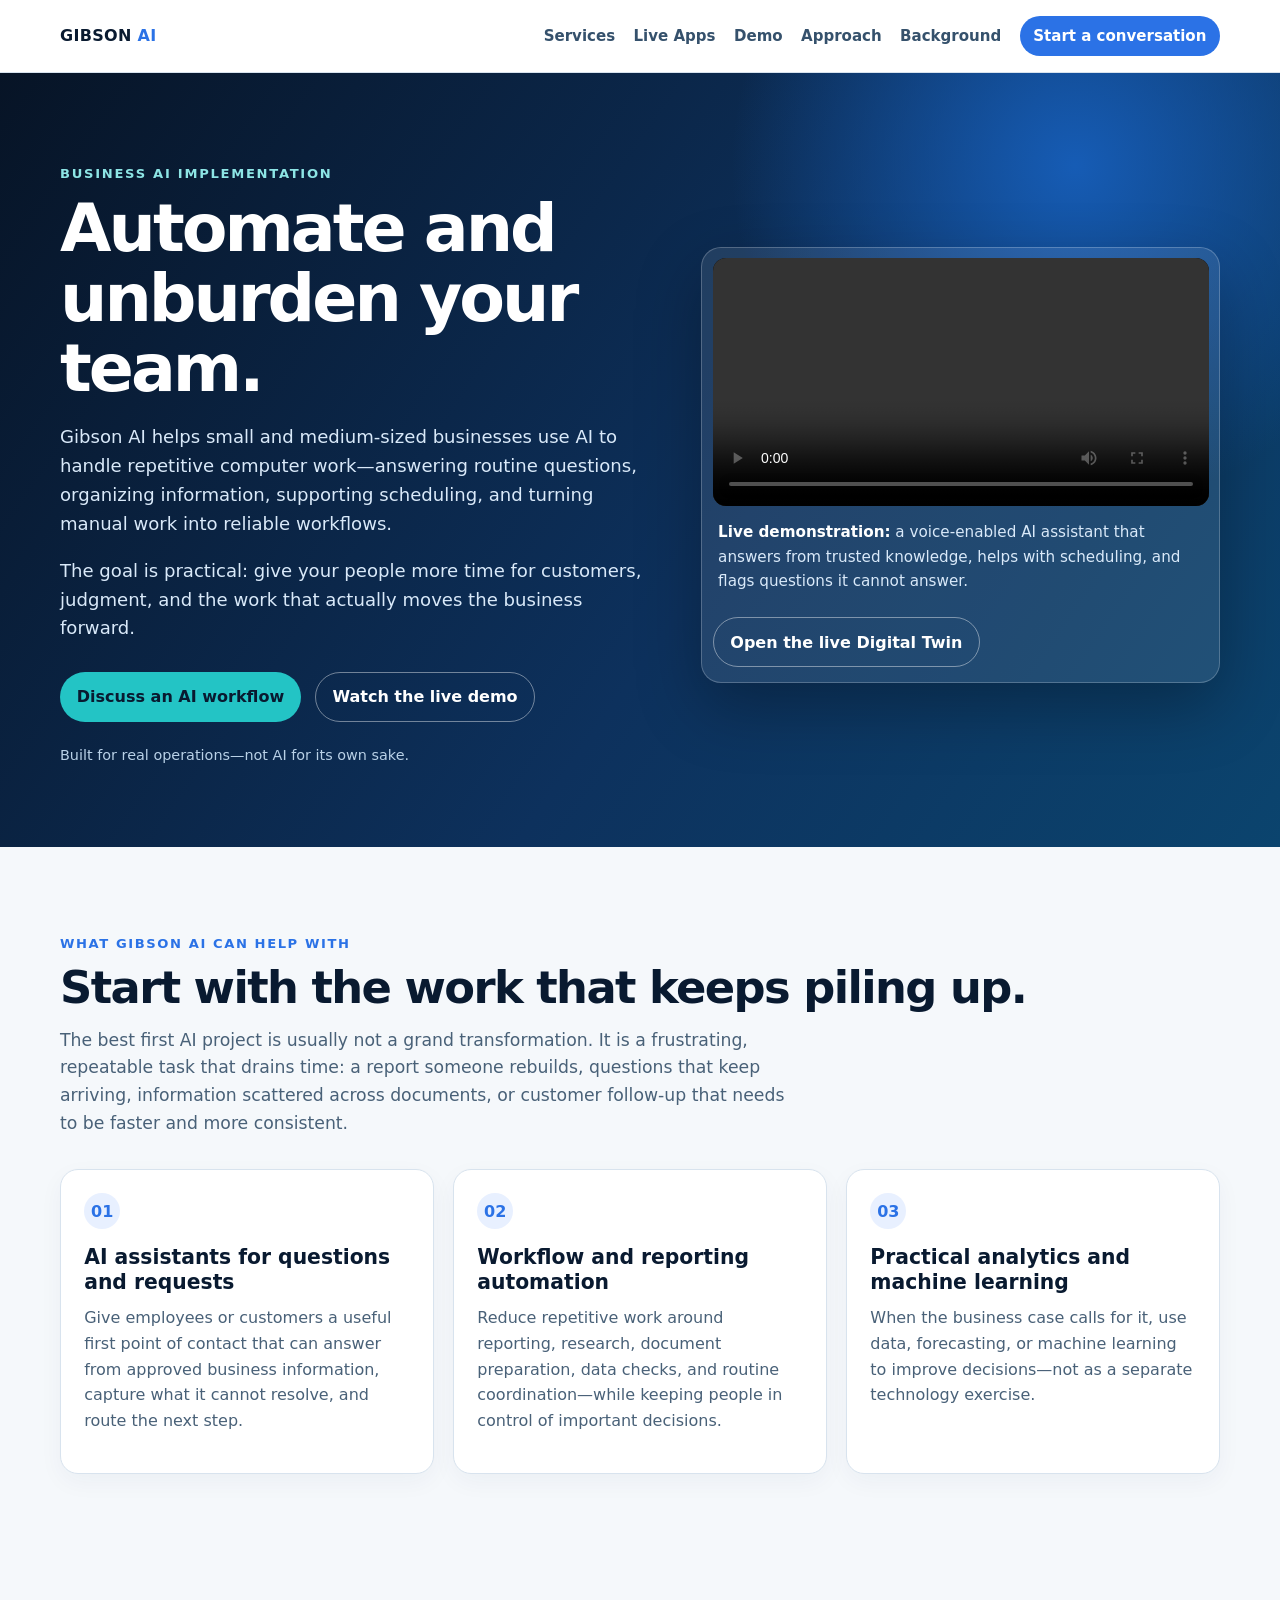
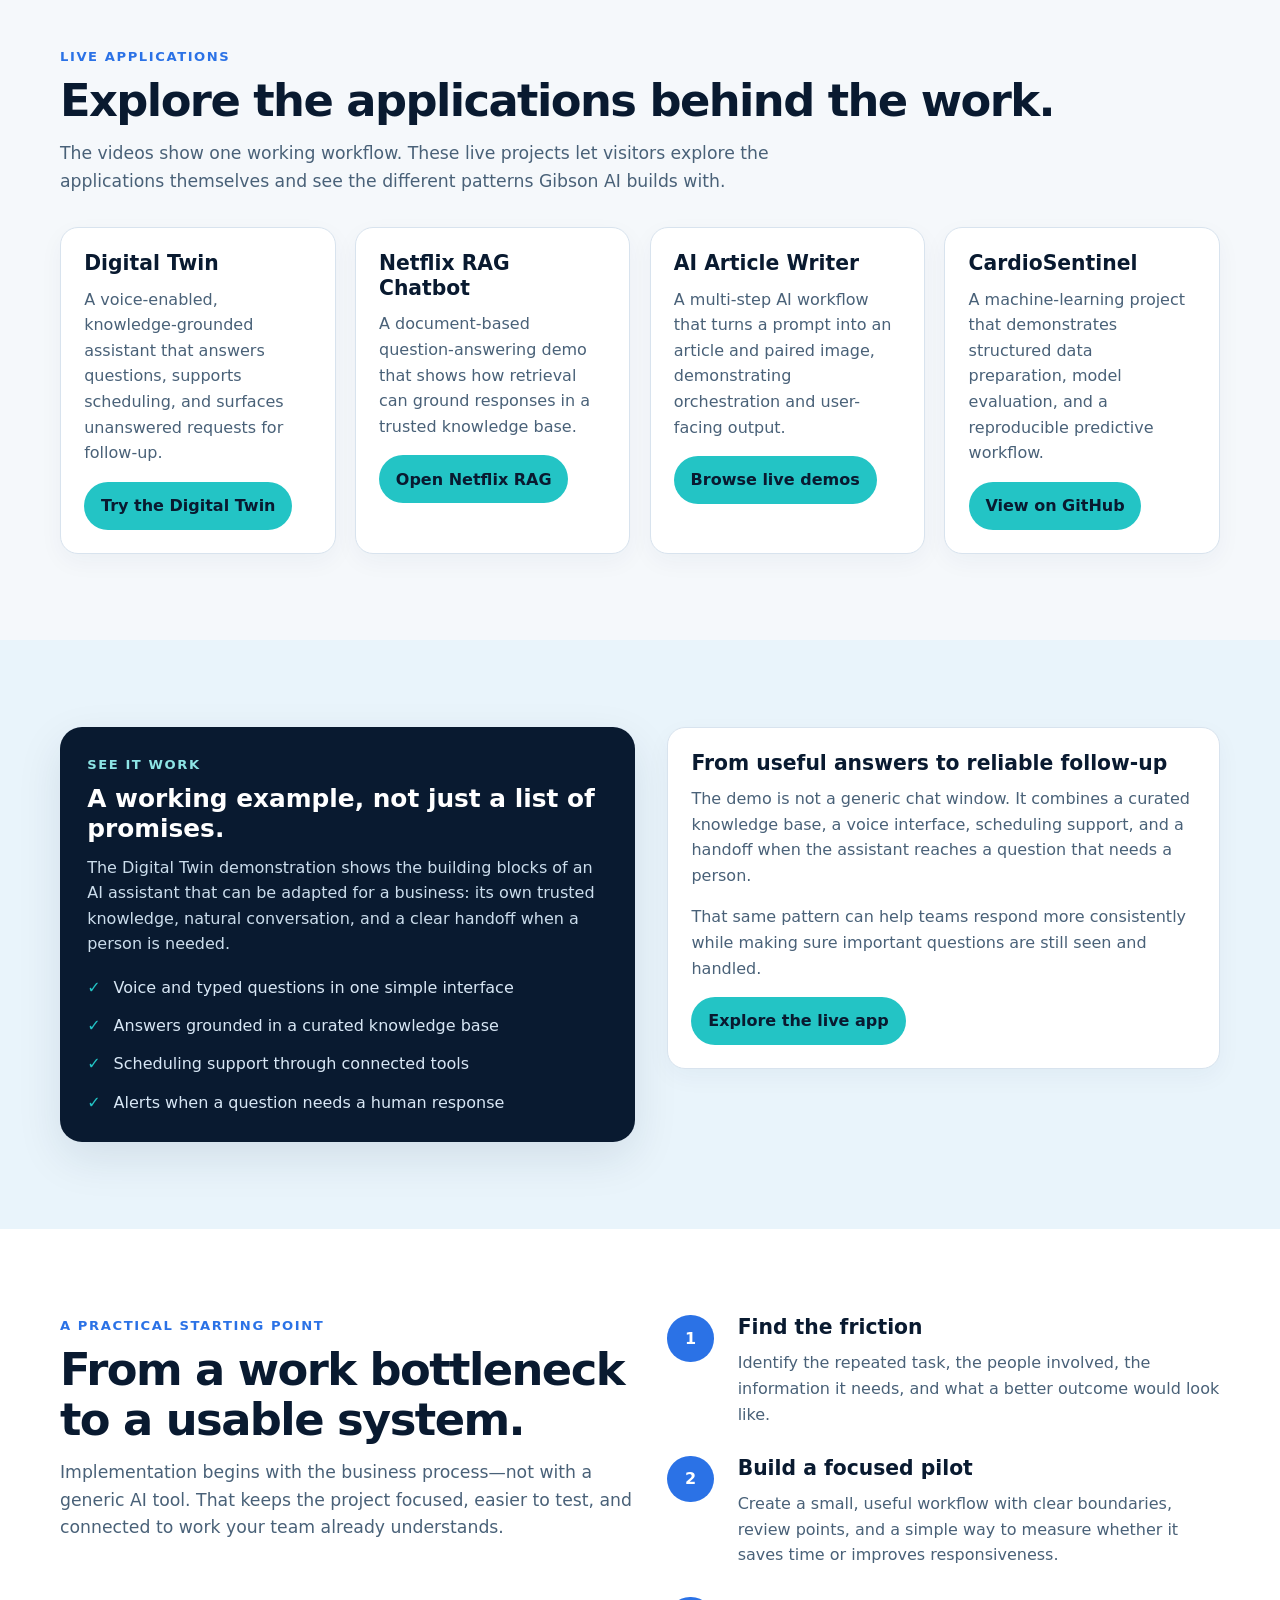
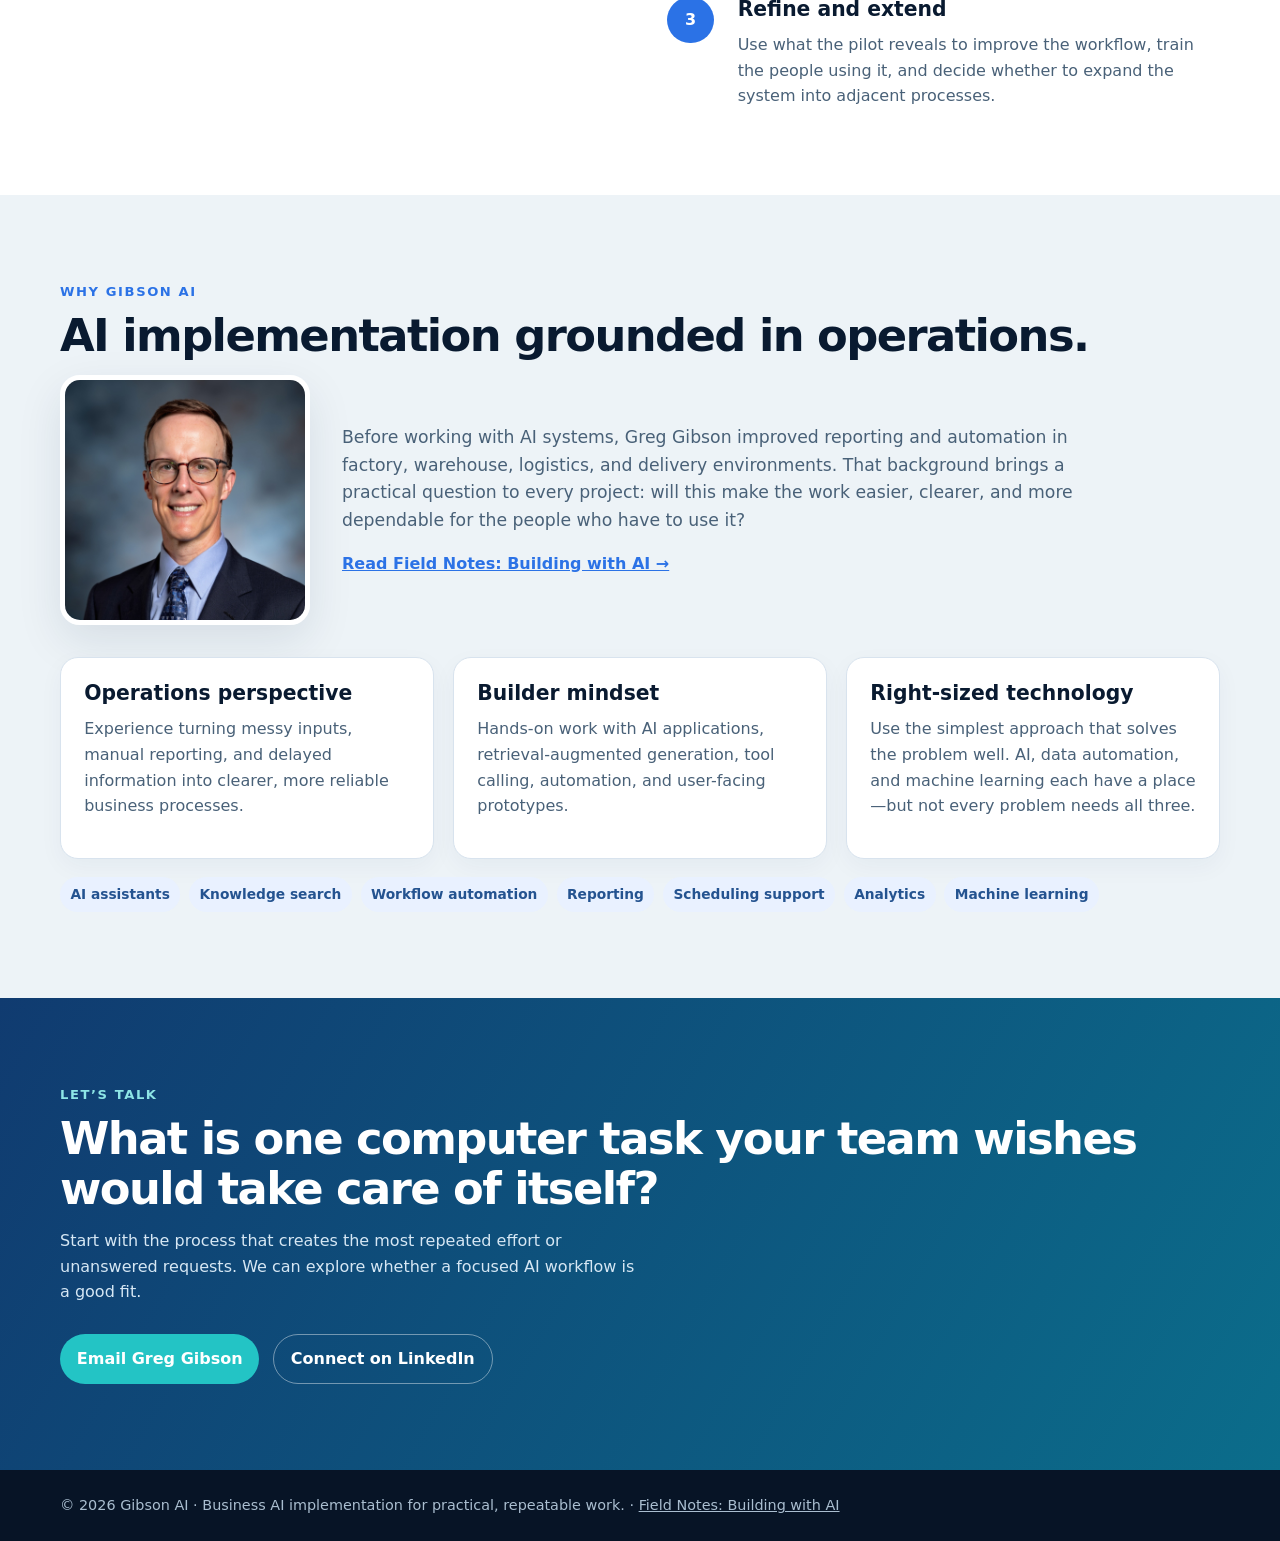
==== commit 3c195e4c: "index revamp" ====
--- a/index.html
+++ b/index.html
@@ -62,6 +62,7 @@
     .section-label { color: var(--blue); margin-bottom: 0.55rem; font-size: 0.82rem; font-weight: 800; letter-spacing: .12em; text-transform: uppercase; }
     .section-intro { color: var(--ink-soft); font-size: 1.08rem; max-width: 67ch; margin-bottom: 2rem; }
     .grid-3 { display: grid; grid-template-columns: repeat(3, minmax(0, 1fr)); gap: 1.2rem; }
+    .grid-4 { display: grid; grid-template-columns: repeat(4, minmax(0, 1fr)); gap: 1.2rem; }
     .card { background: var(--white); border: 1px solid var(--line); border-radius: 18px; padding: 1.45rem; box-shadow: 0 8px 24px rgba(14,48,82,.045); }
     .card p, .card li { color: var(--ink-soft); }
     .number { display: grid; place-items: center; width: 2.25rem; height: 2.25rem; color: var(--blue); background: #e8f0ff; border-radius: 50%; font-weight: 850; margin-bottom: 1rem; }
@@ -83,6 +84,8 @@
     .step-number { position: absolute; top: 0; left: 0; display: grid; place-items: center; height: 2.9rem; width: 2.9rem; border-radius: 50%; color: var(--white); background: var(--blue); font-weight: 850; }
     .step p { color: var(--ink-soft); margin-bottom: 0; }
     .background { background: #edf3f7; }
+    .about-grid { display: grid; grid-template-columns: 250px minmax(0, 1fr); gap: 2rem; align-items: center; margin-bottom: 2rem; }
+    .headshot { display: block; width: 100%; aspect-ratio: 1 / 1; object-fit: cover; border-radius: 20px; border: 5px solid var(--white); box-shadow: var(--shadow); }
     .background .card { height: 100%; }
     .tag-list { display: flex; flex-wrap: wrap; gap: .55rem; margin-top: 1.15rem; }
     .tag { color: #245390; background: #e9f1ff; padding: .38rem .65rem; border-radius: 999px; font-size: .86rem; font-weight: 650; }
@@ -93,8 +96,10 @@
     .footer { padding: 1.5rem 0; color: #60758a; background: #071426; color: #aabed0; font-size: .9rem; }
 
     @media (max-width: 900px) {
-      .hero-grid, .split, .grid-3 { grid-template-columns: 1fr; }
+      .hero-grid, .split, .grid-3, .grid-4, .about-grid { grid-template-columns: 1fr; }
       .hero-grid { gap: 2.4rem; padding: 4rem 0; }
+      .about-grid { max-width: 720px; }
+      .headshot { max-width: 240px; }
     }
     @media (max-width: 640px) {
       .nav-inner { padding: .75rem 0; }
@@ -110,6 +115,7 @@
       <a class="brand" href="#top">GIBSON <span>AI</span></a>
       <div class="nav-links">
         <a href="#services">Services</a>
+        <a href="#apps">Live Apps</a>
         <a href="#demo">Demo</a>
         <a href="#approach">Approach</a>
         <a href="#background">Background</a>
@@ -137,6 +143,7 @@
           Your browser does not support HTML video.
         </video>
         <p class="video-caption"><strong>Live demonstration:</strong> a voice-enabled AI assistant that answers from trusted knowledge, helps with scheduling, and flags questions it cannot answer.</p>
+        <a class="btn btn-secondary" style="margin: .35rem 0 .25rem;" href="https://huggingface.co/spaces/gibsongHF/Greg-Digital-Twin" target="_blank" rel="noopener noreferrer">Open the live Digital Twin</a>
       </div>
     </div>
   </header>
@@ -162,6 +169,36 @@
             <div class="number">03</div>
             <h3>Practical analytics and machine learning</h3>
             <p>When the business case calls for it, use data, forecasting, or machine learning to improve decisions—not as a separate technology exercise.</p>
+          </article>
+        </div>
+      </div>
+    </section>
+
+    <section id="apps">
+      <div class="container">
+        <div class="section-label">Live applications</div>
+        <h2>Explore the applications behind the work.</h2>
+        <p class="section-intro">The videos show one working workflow. These live projects let visitors explore the applications themselves and see the different patterns Gibson AI builds with.</p>
+        <div class="grid-4">
+          <article class="card">
+            <h3>Digital Twin</h3>
+            <p>A voice-enabled, knowledge-grounded assistant that answers questions, supports scheduling, and surfaces unanswered requests for follow-up.</p>
+            <a class="btn btn-primary" href="https://huggingface.co/spaces/gibsongHF/Greg_Digital_Twin" target="_blank" rel="noopener noreferrer">Try the Digital Twin</a>
+          </article>
+          <article class="card">
+            <h3>Netflix RAG Chatbot</h3>
+            <p>A document-based question-answering demo that shows how retrieval can ground responses in a trusted knowledge base.</p>
+            <a class="btn btn-primary" href="https://huggingface.co/spaces/gibsongHF/Netflix_RAG" target="_blank" rel="noopener noreferrer">Open Netflix RAG</a>
+          </article>
+          <article class="card">
+            <h3>AI Article Writer</h3>
+            <p>A multi-step AI workflow that turns a prompt into an article and paired image, demonstrating orchestration and user-facing output.</p>
+            <a class="btn btn-primary" href="https://huggingface.co/spaces/gibsongHF/ai-article-writer" target="_blank" rel="noopener noreferrer">Browse live demos</a>
+          </article>
+          <article class="card">
+            <h3>CardioSentinel</h3>
+            <p>A machine-learning project that demonstrates structured data preparation, model evaluation, and a reproducible predictive workflow.</p>
+            <a class="btn btn-primary" href="https://github.com/gibsongGH/CardioSentinel" target="_blank" rel="noopener noreferrer">View on GitHub</a>
           </article>
         </div>
       </div>
@@ -180,13 +217,12 @@
             <li>Alerts when a question needs a human response</li>
           </ul>
         </div>
-        <figure class="card video-card">
-          <video controls preload="metadata">
-            <source src="assets/videos/digital-twin-short-demo.mp4" type="video/mp4" />
-            Your browser does not support HTML video.
-          </video>
-          <figcaption><strong>One-minute highlight</strong>The assistant identifies an unanswered question and sends the real person a notification—so an important customer or employee request does not disappear into a chat window.</figcaption>
-        </figure>
+        <div class="card">
+          <h3>From useful answers to reliable follow-up</h3>
+          <p>The demo is not a generic chat window. It combines a curated knowledge base, a voice interface, scheduling support, and a handoff when the assistant reaches a question that needs a person.</p>
+          <p>That same pattern can help teams respond more consistently while making sure important questions are still seen and handled.</p>
+          <a class="btn btn-primary" href="https://huggingface.co/spaces/gibsongHF/Greg_Digital_Twin" target="_blank" rel="noopener noreferrer">Explore the live app</a>
+        </div>
       </div>
     </section>
 
@@ -209,7 +245,13 @@
       <div class="container">
         <div class="section-label">Why Gibson AI</div>
         <h2>AI implementation grounded in operations.</h2>
-        <p class="section-intro">Before working with AI systems, Greg Gibson improved reporting and automation in factory, warehouse, logistics, and delivery environments. That background brings a practical question to every project: will this make the work easier, clearer, and more dependable for the people who have to use it?</p>
+        <div class="about-grid">
+          <img class="headshot" src="assets/images/headshot.jpg" alt="Greg Gibson, founder of Gibson AI" />
+          <div>
+            <p class="section-intro" style="margin-bottom: 0;">Before working with AI systems, Greg Gibson improved reporting and automation in factory, warehouse, logistics, and delivery environments. That background brings a practical question to every project: will this make the work easier, clearer, and more dependable for the people who have to use it?</p>
+            <p style="margin: 1rem 0 0;"><a href="field-notes.html" style="color: var(--blue); font-weight: 750;">Read Field Notes: Building with AI →</a></p>
+          </div>
+        </div>
         <div class="grid-3">
           <article class="card"><h3>Operations perspective</h3><p>Experience turning messy inputs, manual reporting, and delayed information into clearer, more reliable business processes.</p></article>
           <article class="card"><h3>Builder mindset</h3><p>Hands-on work with AI applications, retrieval-augmented generation, tool calling, automation, and user-facing prototypes.</p></article>
@@ -231,6 +273,6 @@
     </section>
   </main>
 
-  <footer class="footer"><div class="container">© 2026 Gibson AI · Business AI implementation for practical, repeatable work.</div></footer>
+  <footer class="footer"><div class="container">© 2026 Gibson AI · Business AI implementation for practical, repeatable work. · <a href="field-notes.html">Field Notes: Building with AI</a></div></footer>
 </body>
 </html>
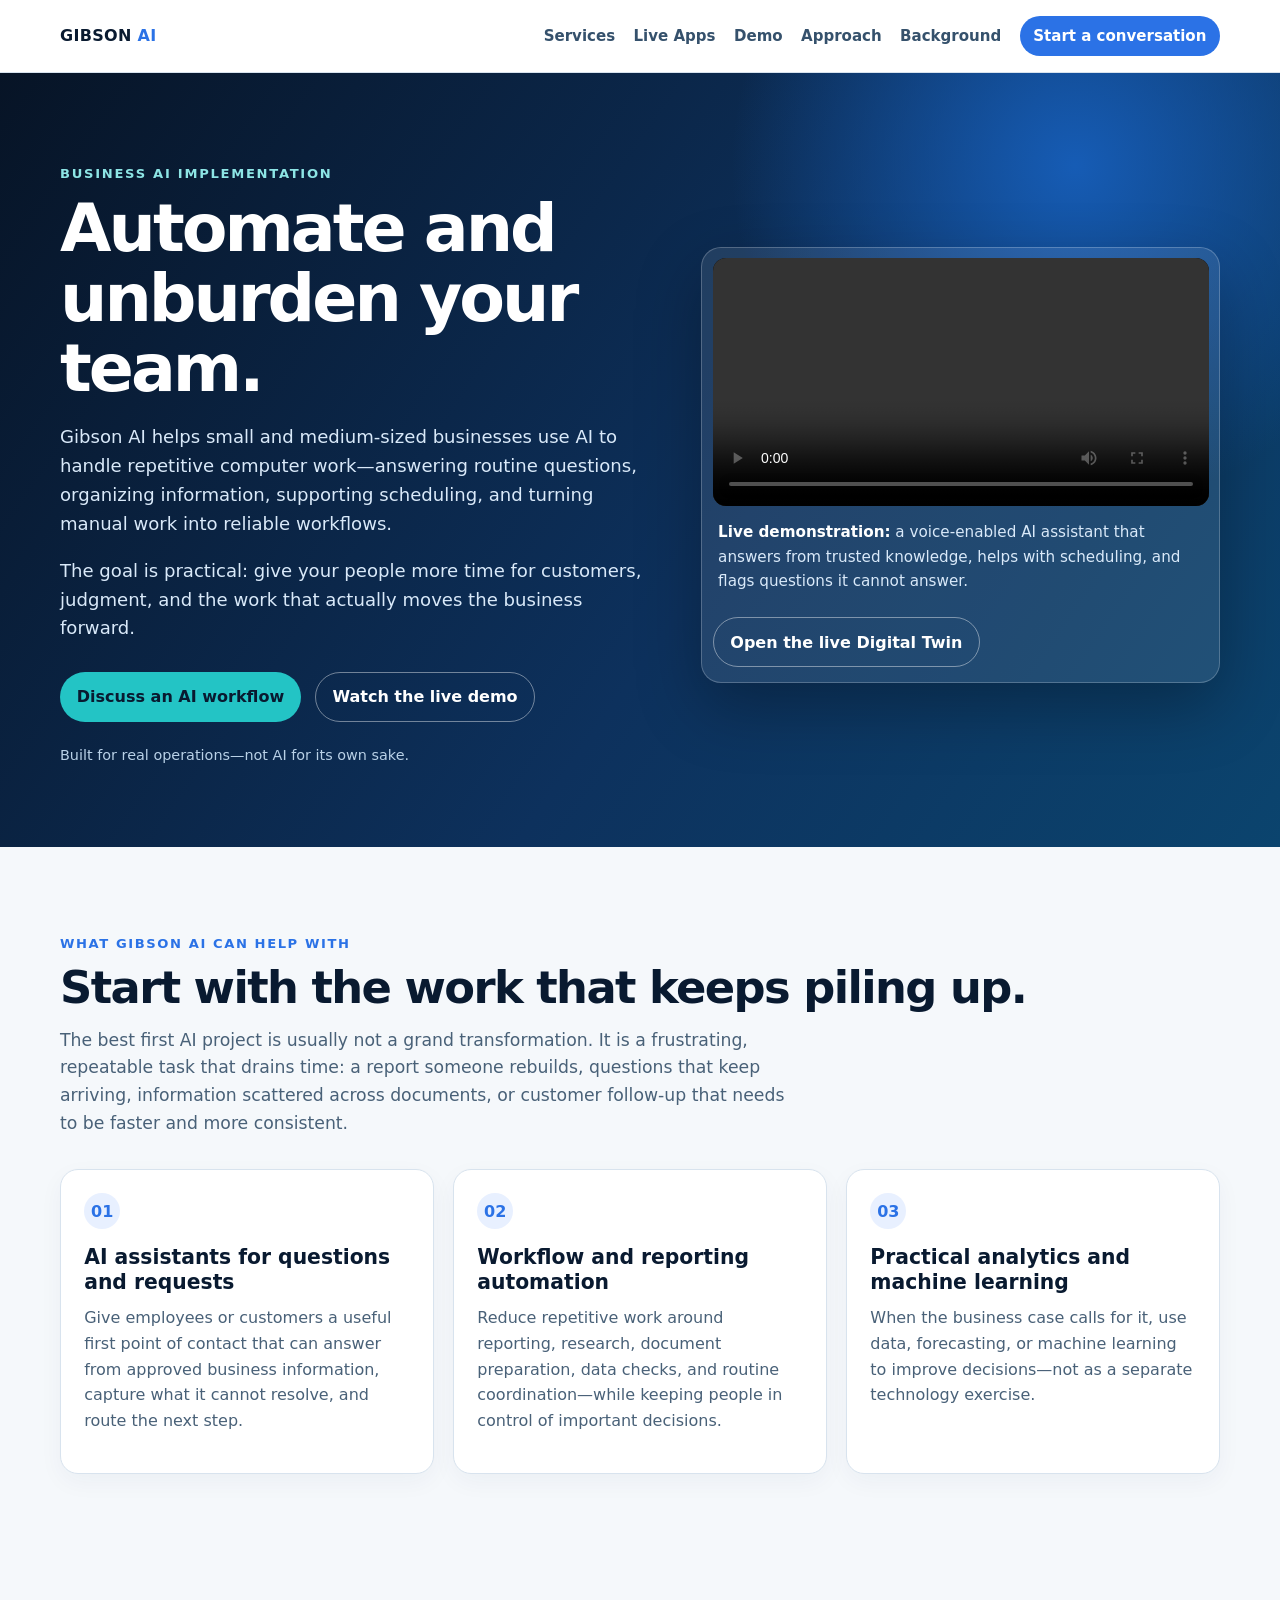
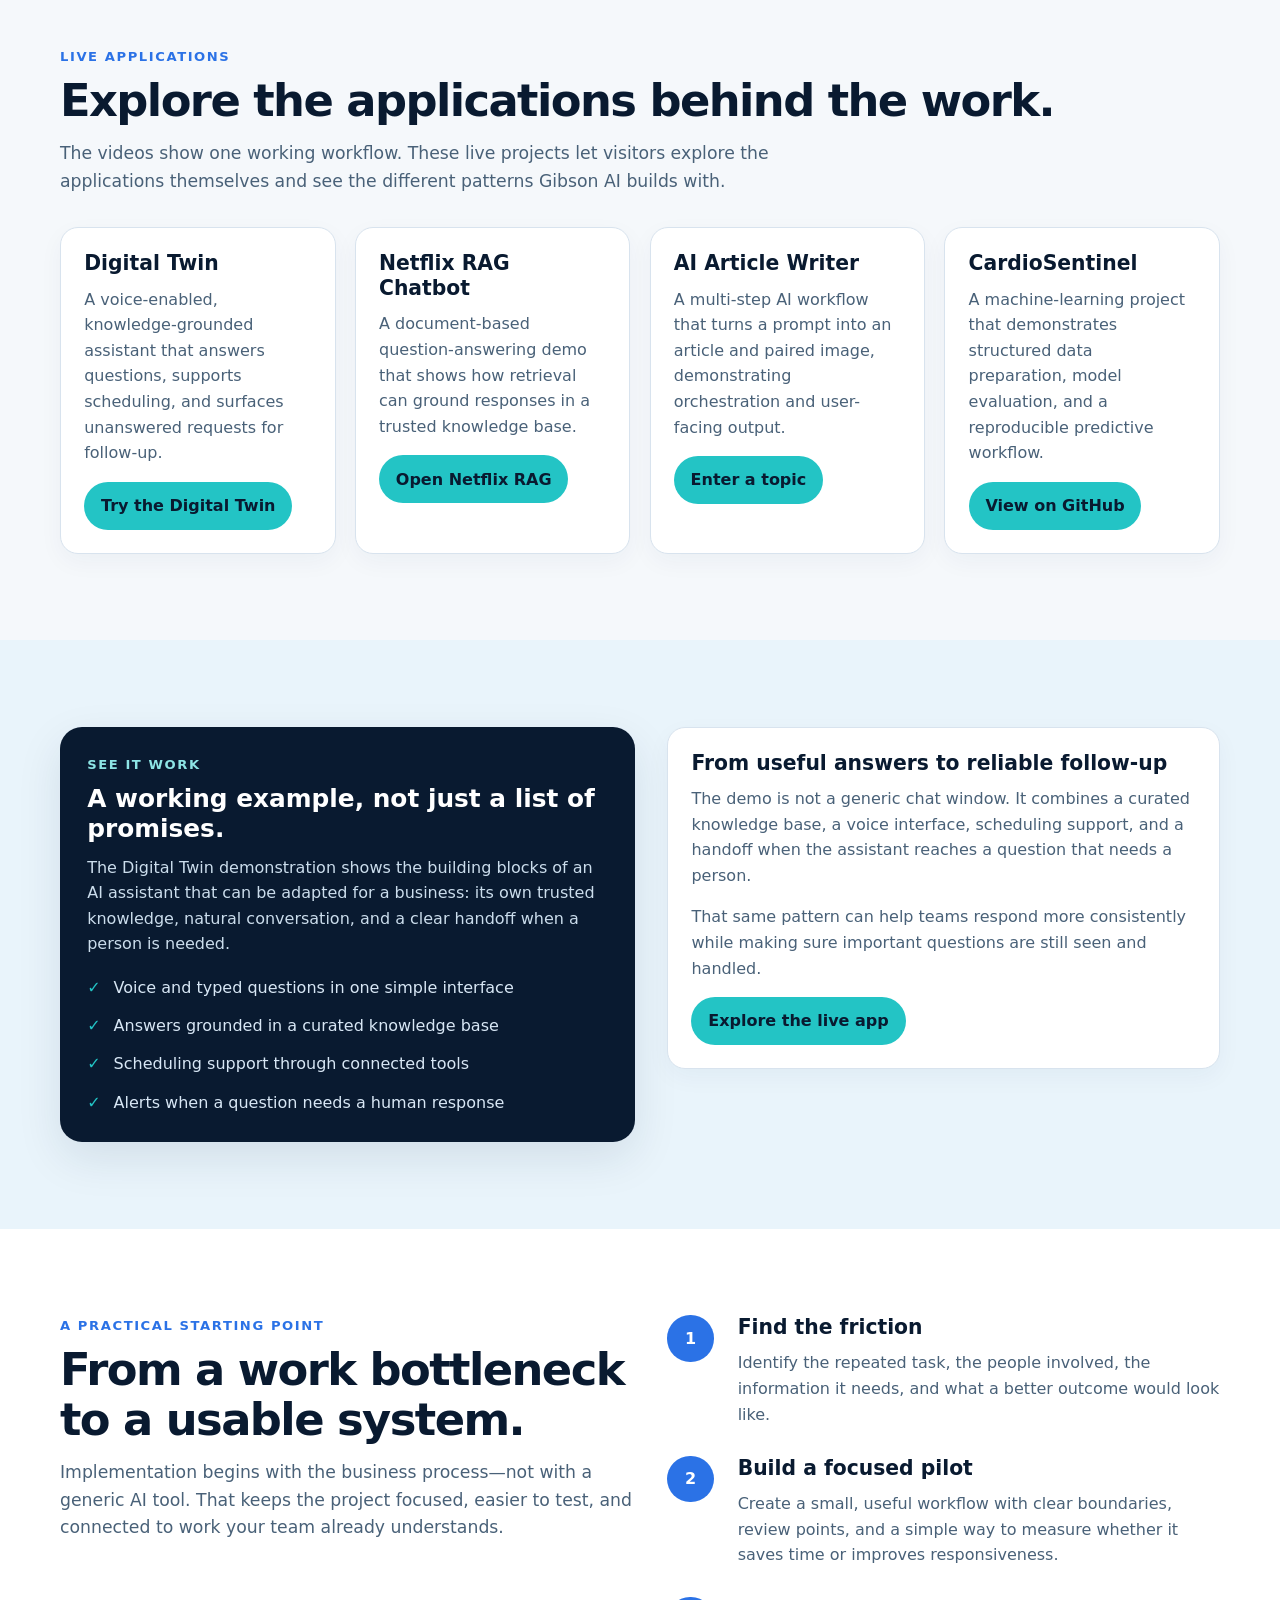
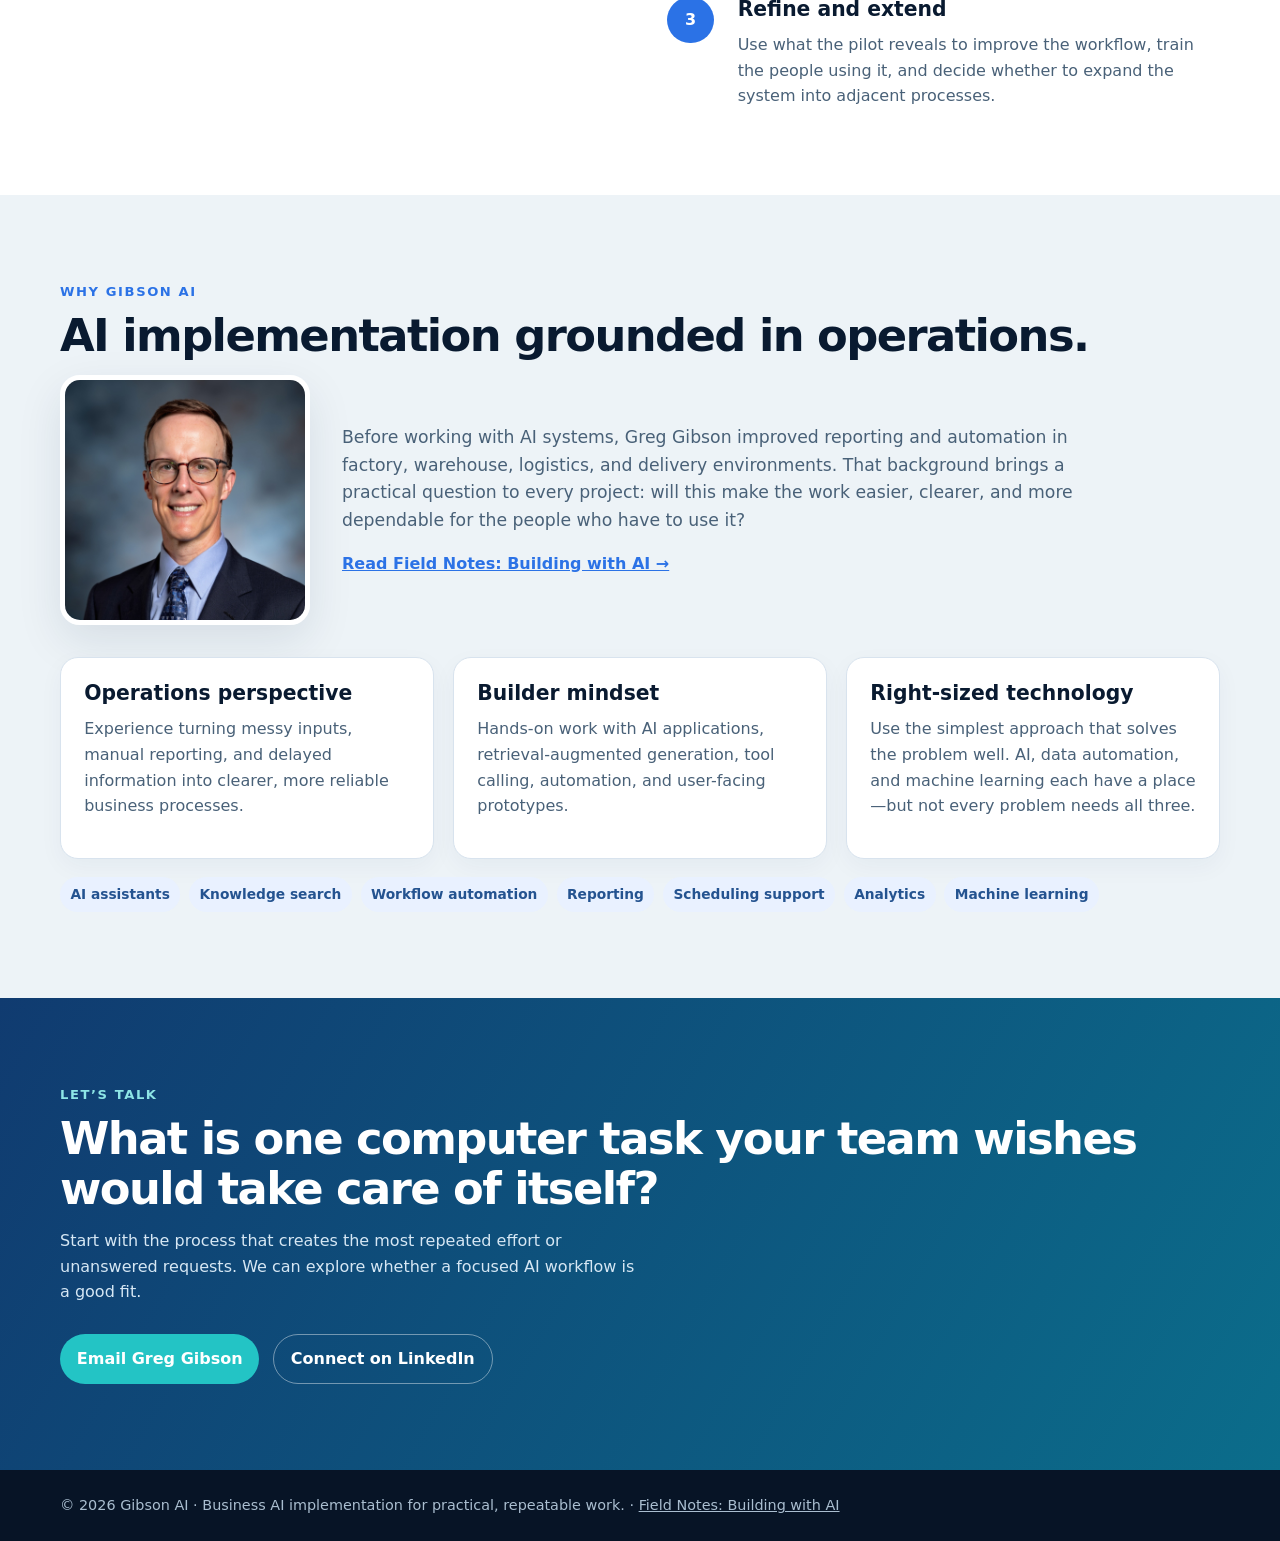
==== commit 23c50b17: "article writer CTA" ====
--- a/index.html
+++ b/index.html
@@ -193,7 +193,7 @@
           <article class="card">
             <h3>AI Article Writer</h3>
             <p>A multi-step AI workflow that turns a prompt into an article and paired image, demonstrating orchestration and user-facing output.</p>
-            <a class="btn btn-primary" href="https://huggingface.co/spaces/gibsongHF/ai-article-writer" target="_blank" rel="noopener noreferrer">Browse live demos</a>
+            <a class="btn btn-primary" href="https://huggingface.co/spaces/gibsongHF/ai-article-writer" target="_blank" rel="noopener noreferrer">Enter a topic</a>
           </article>
           <article class="card">
             <h3>CardioSentinel</h3>
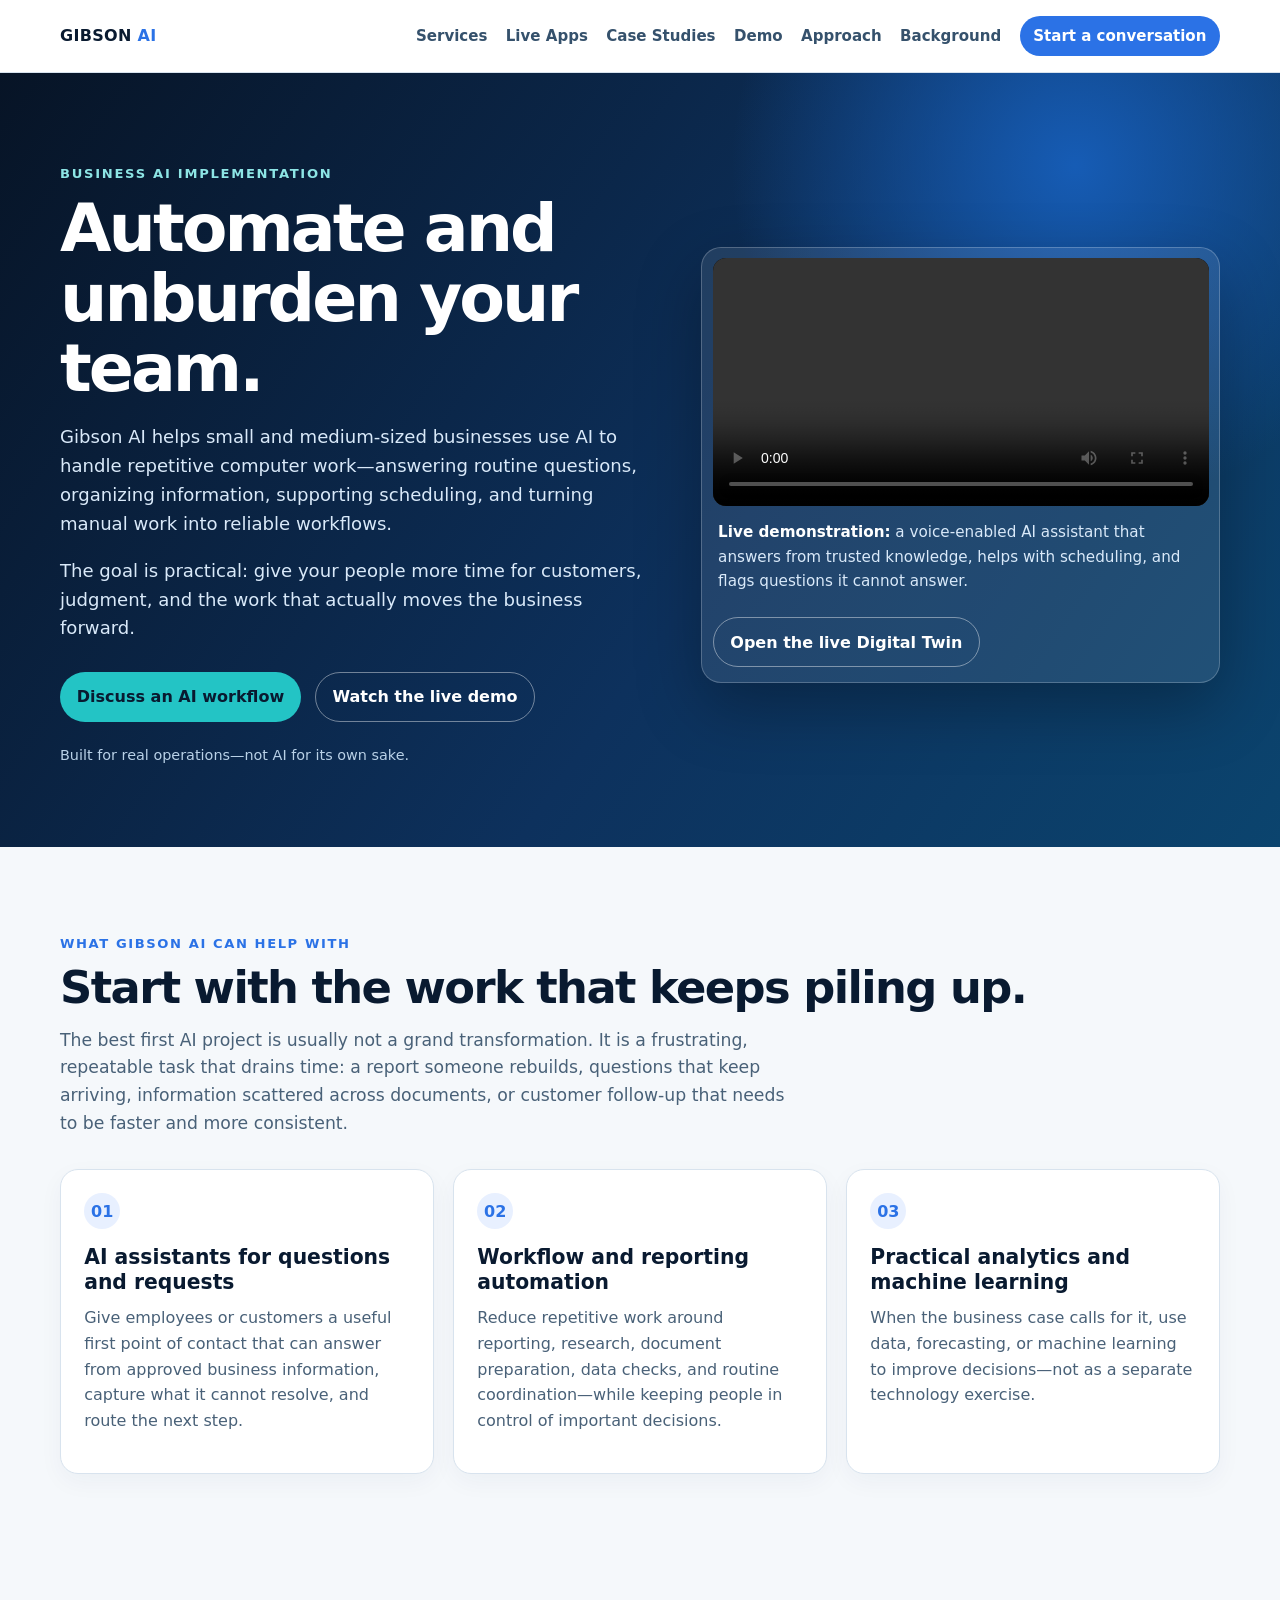
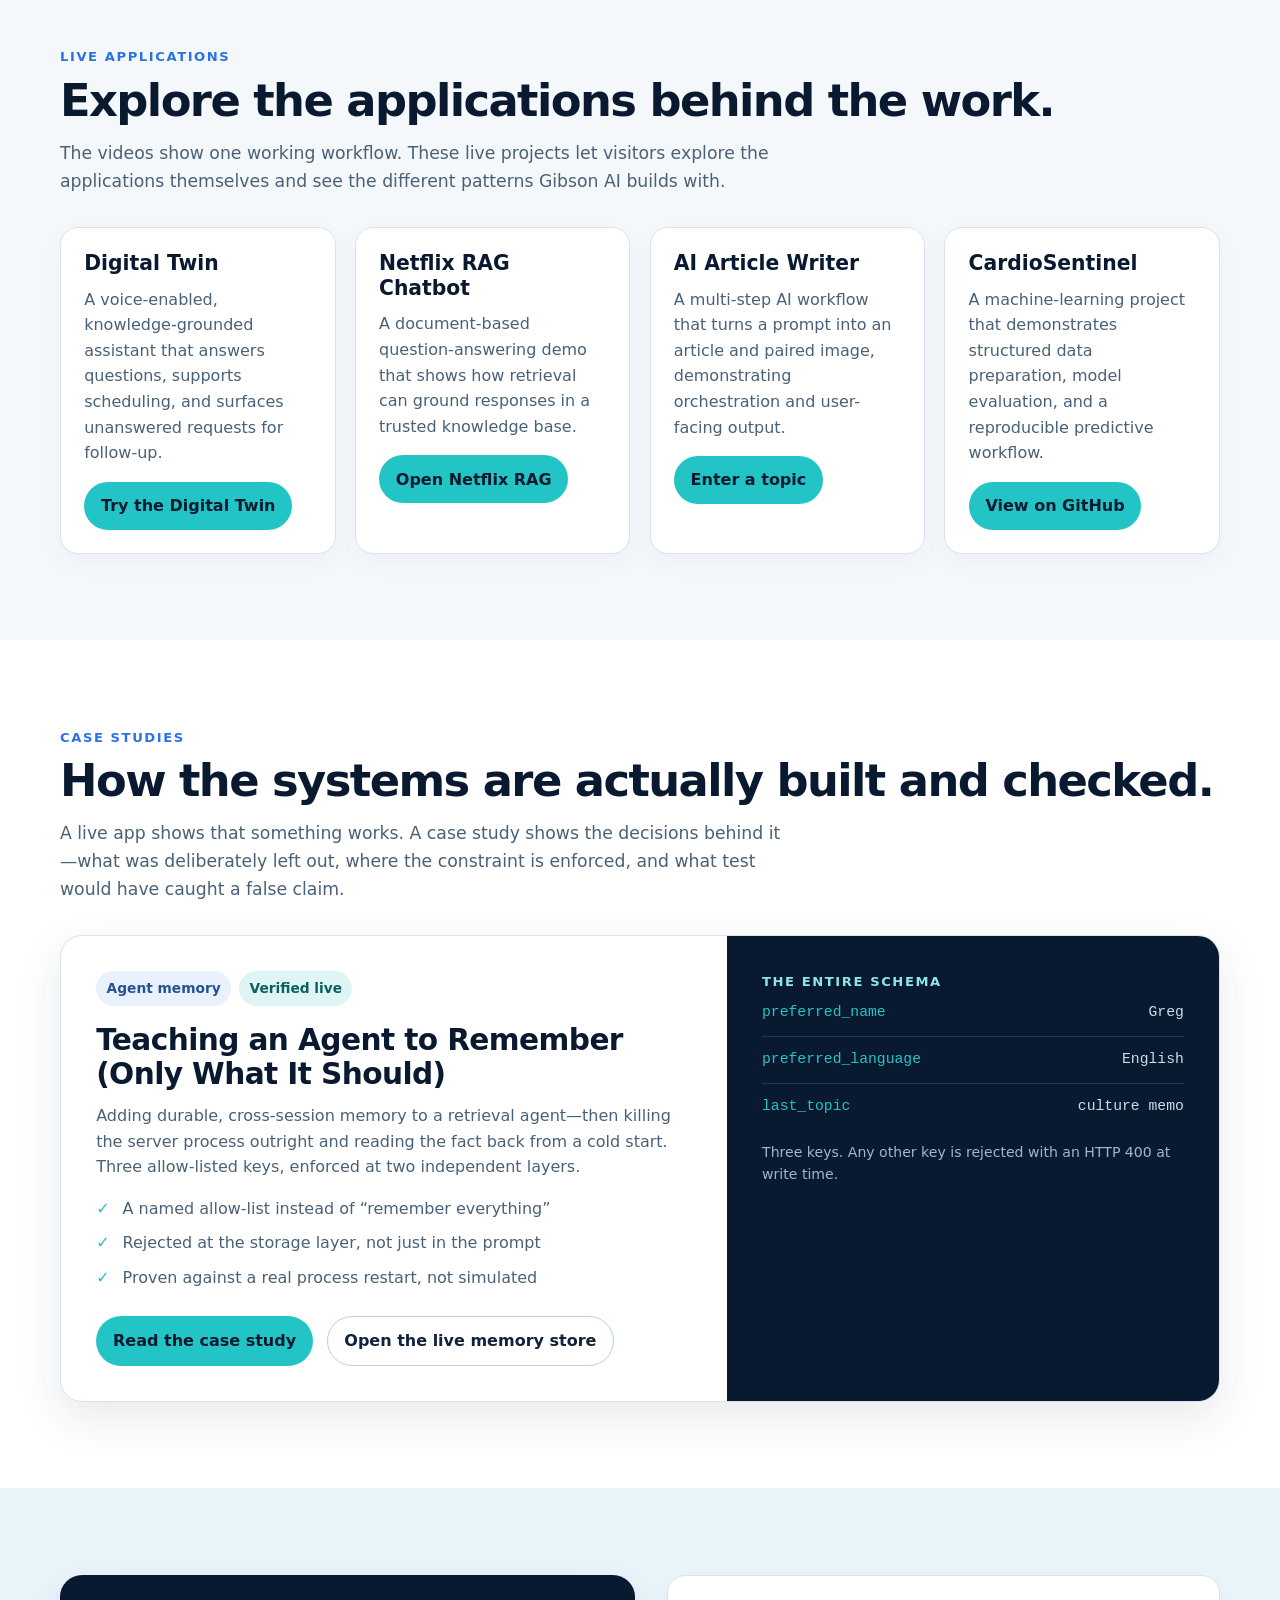
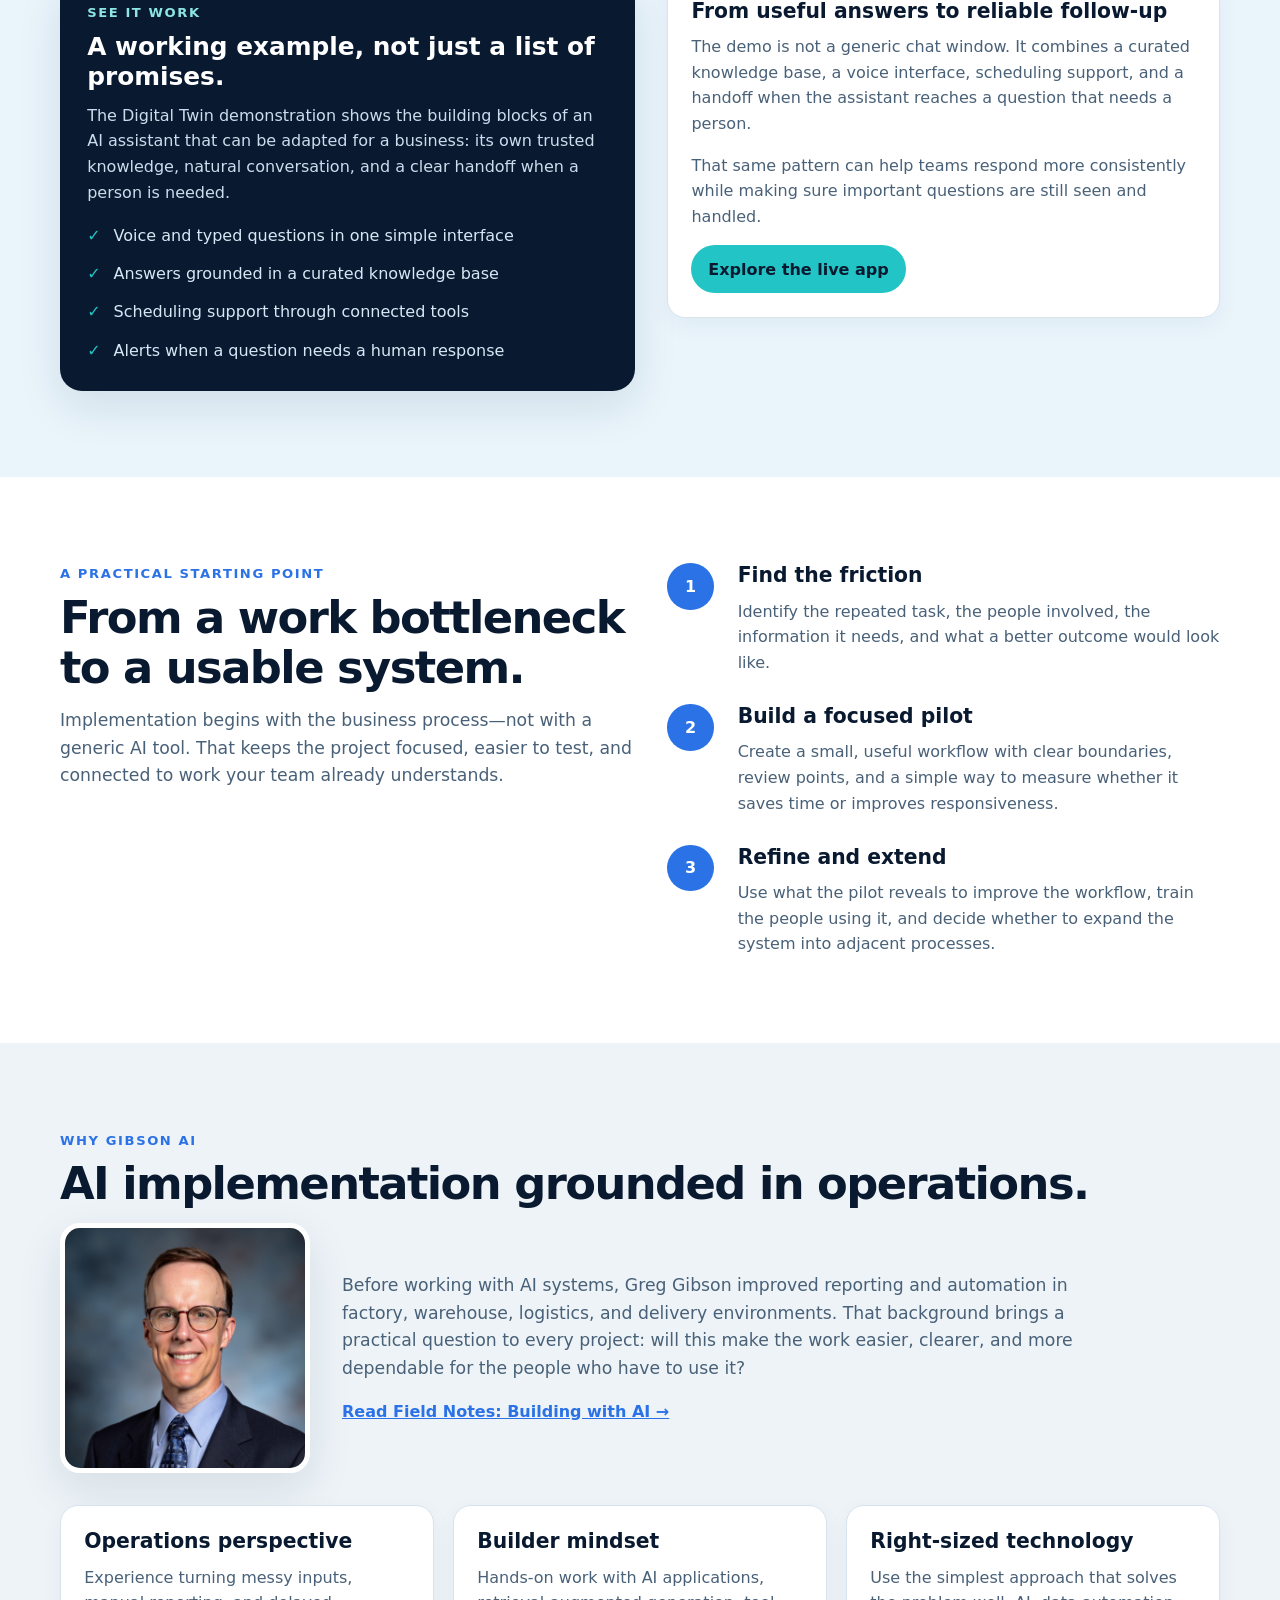
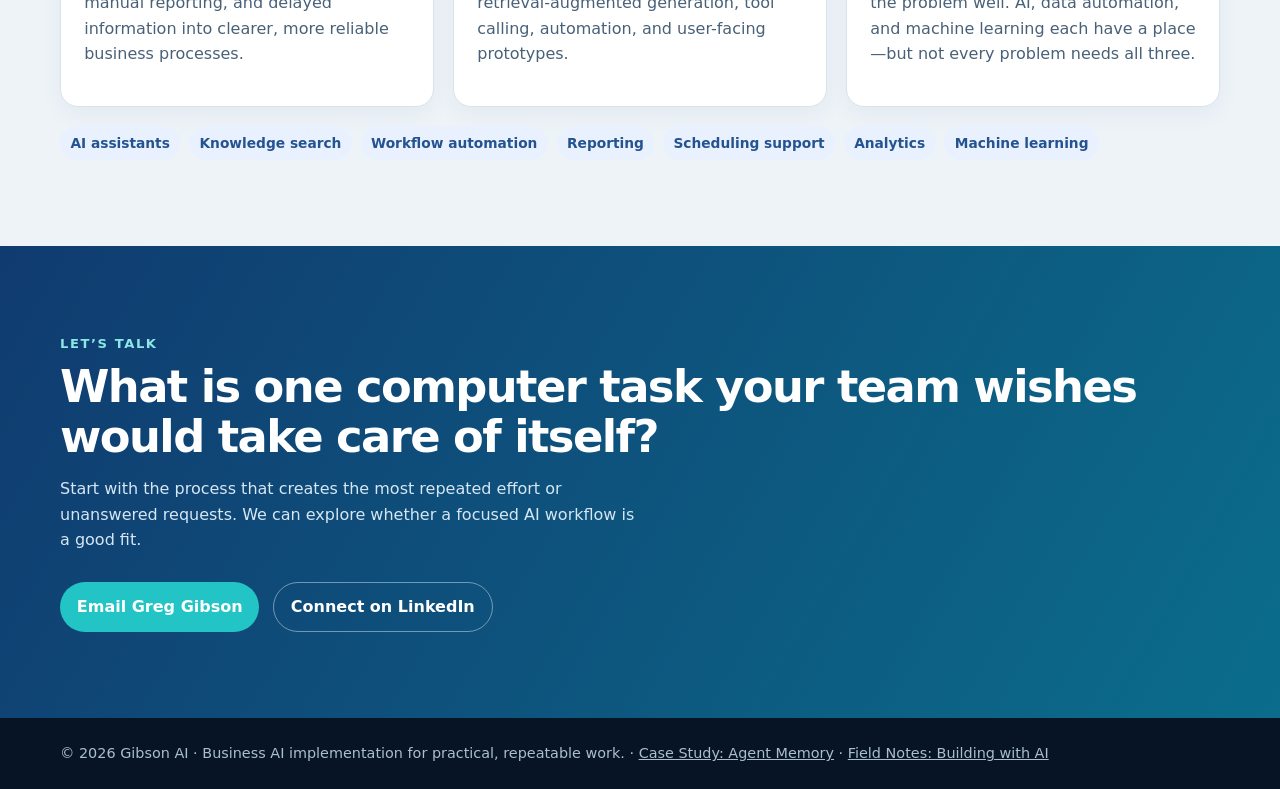
==== commit 01da7d12: "add: case study agent memory" ====
--- a/index.html
+++ b/index.html
@@ -107,6 +107,29 @@
       .nav-links a:not(.nav-cta) { display: none; }
       section { padding: 4rem 0; }
     }
+
+    /* --- Case studies --- */
+    .case-studies { background: var(--white); }
+    .case-feature { display: grid; grid-template-columns: 1.15fr .85fr; gap: 0; background: var(--white); border: 1px solid var(--line); border-radius: 22px; overflow: hidden; box-shadow: var(--shadow); }
+    .case-body { padding: 2.2rem; }
+    .case-body h3 { font-size: 1.85rem; line-height: 1.15; letter-spacing: -0.02em; margin-bottom: .75rem; }
+    .case-body p { color: var(--ink-soft); }
+    .case-tags { display: flex; gap: .5rem; flex-wrap: wrap; margin-bottom: 1.1rem; }
+    .tag-verify { color: #0d5f5f; background: #dff5f5; }
+    .case-list { list-style: none; padding: 0; margin: 0 0 1.6rem; display: grid; gap: .55rem; }
+    .case-list li { position: relative; padding-left: 1.65rem; color: var(--ink-soft); }
+    .case-list li::before { content: "\2713"; position: absolute; left: 0; color: var(--aqua); font-weight: 900; }
+    .case-schema { background: var(--navy); color: var(--white); padding: 2.2rem; display: flex; flex-direction: column; }
+    .case-schema .schema-rows { display: grid; gap: .7rem; font-family: ui-monospace, SFMono-Regular, Menlo, Consolas, monospace; font-size: .92rem; }
+    .case-schema .schema-rows > div { display: flex; justify-content: space-between; gap: 1rem; padding-bottom: .7rem; border-bottom: 1px solid rgba(255,255,255,.12); }
+    .case-schema .schema-rows > div:last-child { border-bottom: 0; padding-bottom: 0; }
+    .case-schema .k { color: var(--aqua); }
+    .case-schema .v { color: #cbddec; }
+    .case-schema .schema-note { color: #9fb6cc; font-size: .88rem; margin: 1.4rem 0 0; }
+
+    @media (max-width: 900px) {
+      .case-feature { grid-template-columns: 1fr; }
+    }
   </style>
 </head>
 <body>
@@ -116,6 +139,7 @@
       <div class="nav-links">
         <a href="#services">Services</a>
         <a href="#apps">Live Apps</a>
+        <a href="#case-studies">Case Studies</a>
         <a href="#demo">Demo</a>
         <a href="#approach">Approach</a>
         <a href="#background">Background</a>
@@ -201,6 +225,43 @@
             <a class="btn btn-primary" href="https://github.com/gibsongGH/CardioSentinel" target="_blank" rel="noopener noreferrer">View on GitHub</a>
           </article>
         </div>
+      </div>
+    </section>
+
+    <section class="case-studies" id="case-studies">
+      <div class="container">
+        <div class="section-label">Case studies</div>
+        <h2>How the systems are actually built and checked.</h2>
+        <p class="section-intro">A live app shows that something works. A case study shows the decisions behind it—what was deliberately left out, where the constraint is enforced, and what test would have caught a false claim.</p>
+
+        <article class="case-feature">
+          <div class="case-body">
+            <div class="case-tags">
+              <span class="tag">Agent memory</span>
+              <span class="tag tag-verify">Verified live</span>
+            </div>
+            <h3>Teaching an Agent to Remember (Only What It Should)</h3>
+            <p>Adding durable, cross-session memory to a retrieval agent—then killing the server process outright and reading the fact back from a cold start. Three allow-listed keys, enforced at two independent layers.</p>
+            <ul class="case-list">
+              <li>A named allow-list instead of &ldquo;remember everything&rdquo;</li>
+              <li>Rejected at the storage layer, not just in the prompt</li>
+              <li>Proven against a real process restart, not simulated</li>
+            </ul>
+            <div class="cta-row" style="margin-top:0;">
+              <a class="btn btn-primary" href="case-study-agent-memory.html">Read the case study</a>
+              <a class="btn btn-secondary" style="color: var(--ink); border-color: #b9cee3;" href="https://ai-internship-jx6n.onrender.com/memory" target="_blank" rel="noopener noreferrer">Open the live memory store</a>
+            </div>
+          </div>
+          <div class="case-schema">
+            <div class="section-label" style="color:#8de5e5">The entire schema</div>
+            <div class="schema-rows">
+              <div><span class="k">preferred_name</span><span class="v">Greg</span></div>
+              <div><span class="k">preferred_language</span><span class="v">English</span></div>
+              <div><span class="k">last_topic</span><span class="v">culture memo</span></div>
+            </div>
+            <p class="schema-note">Three keys. Any other key is rejected with an HTTP 400 at write time.</p>
+          </div>
+        </article>
       </div>
     </section>
 
@@ -273,6 +334,6 @@
     </section>
   </main>
 
-  <footer class="footer"><div class="container">© 2026 Gibson AI · Business AI implementation for practical, repeatable work. · <a href="field-notes.html">Field Notes: Building with AI</a></div></footer>
+  <footer class="footer"><div class="container">© 2026 Gibson AI · Business AI implementation for practical, repeatable work. · <a href="case-study-agent-memory.html">Case Study: Agent Memory</a> &middot; <a href="field-notes.html">Field Notes: Building with AI</a></div></footer>
 </body>
 </html>
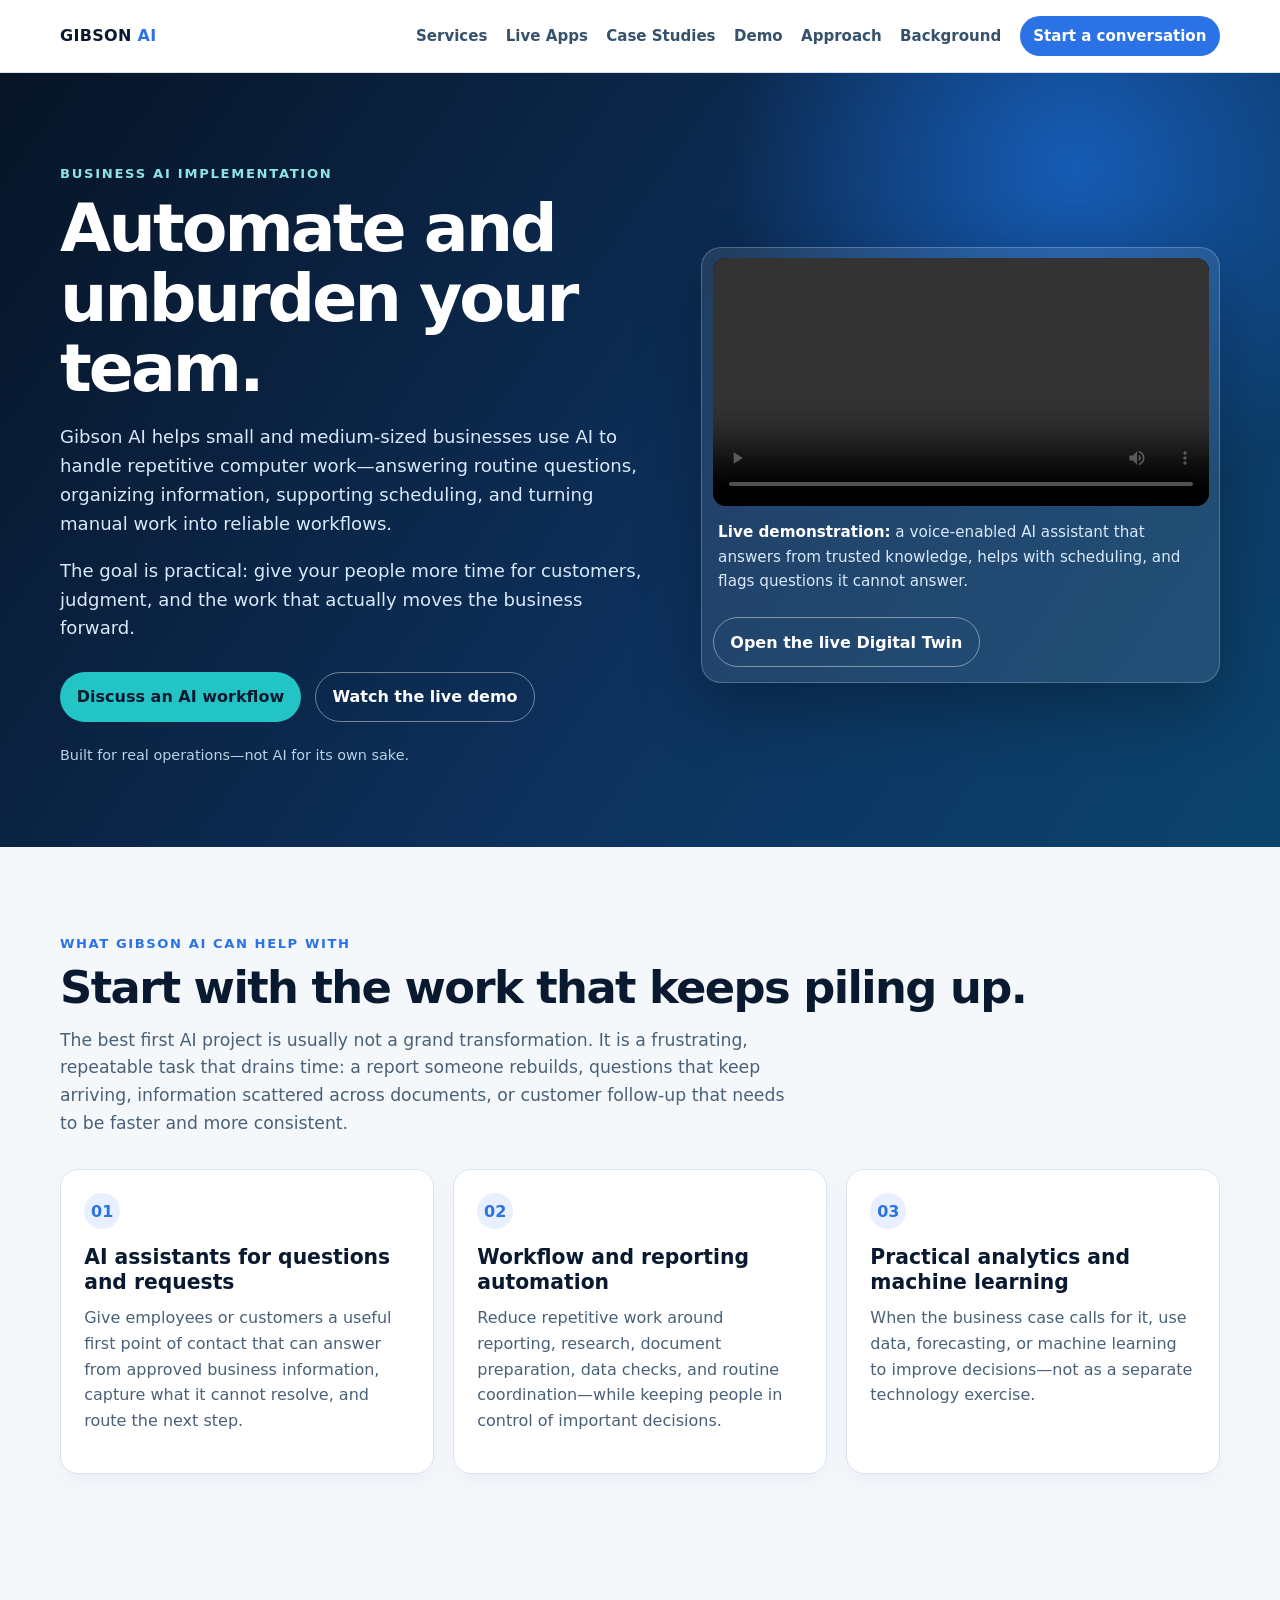
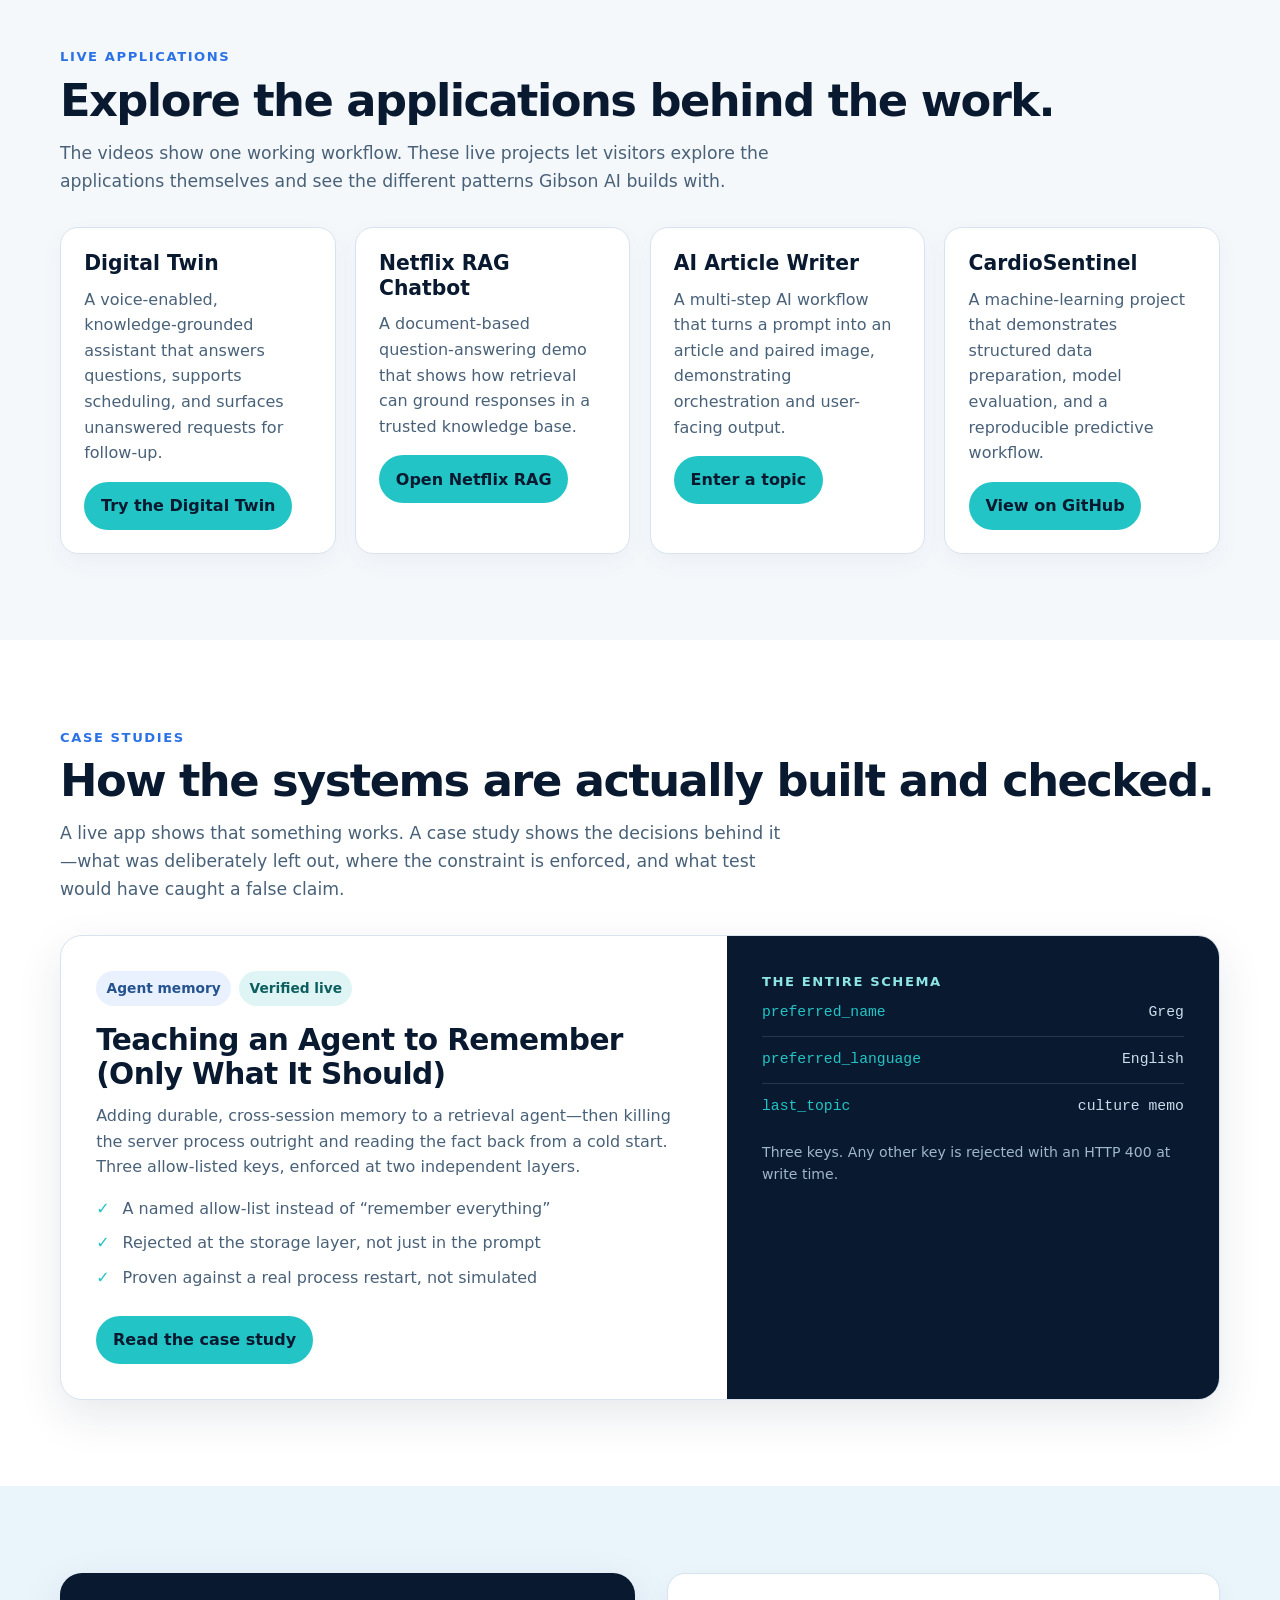
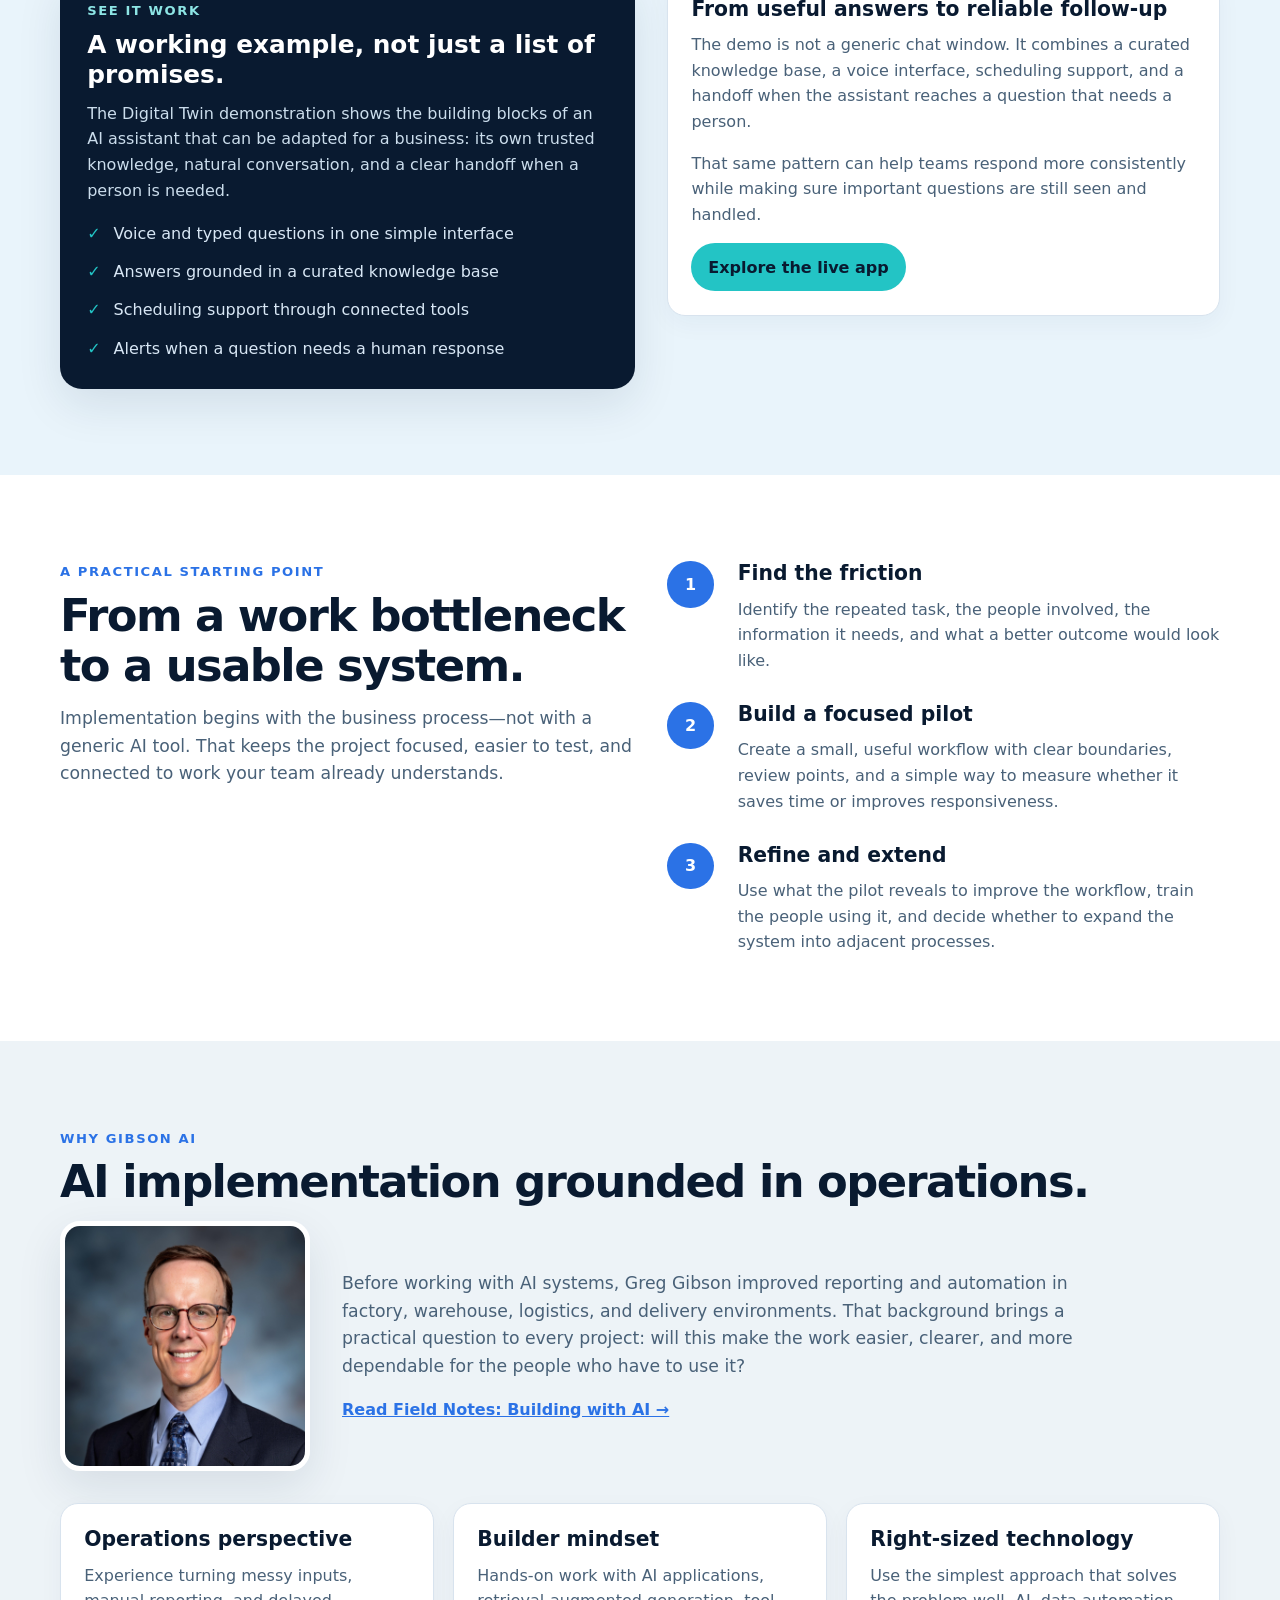
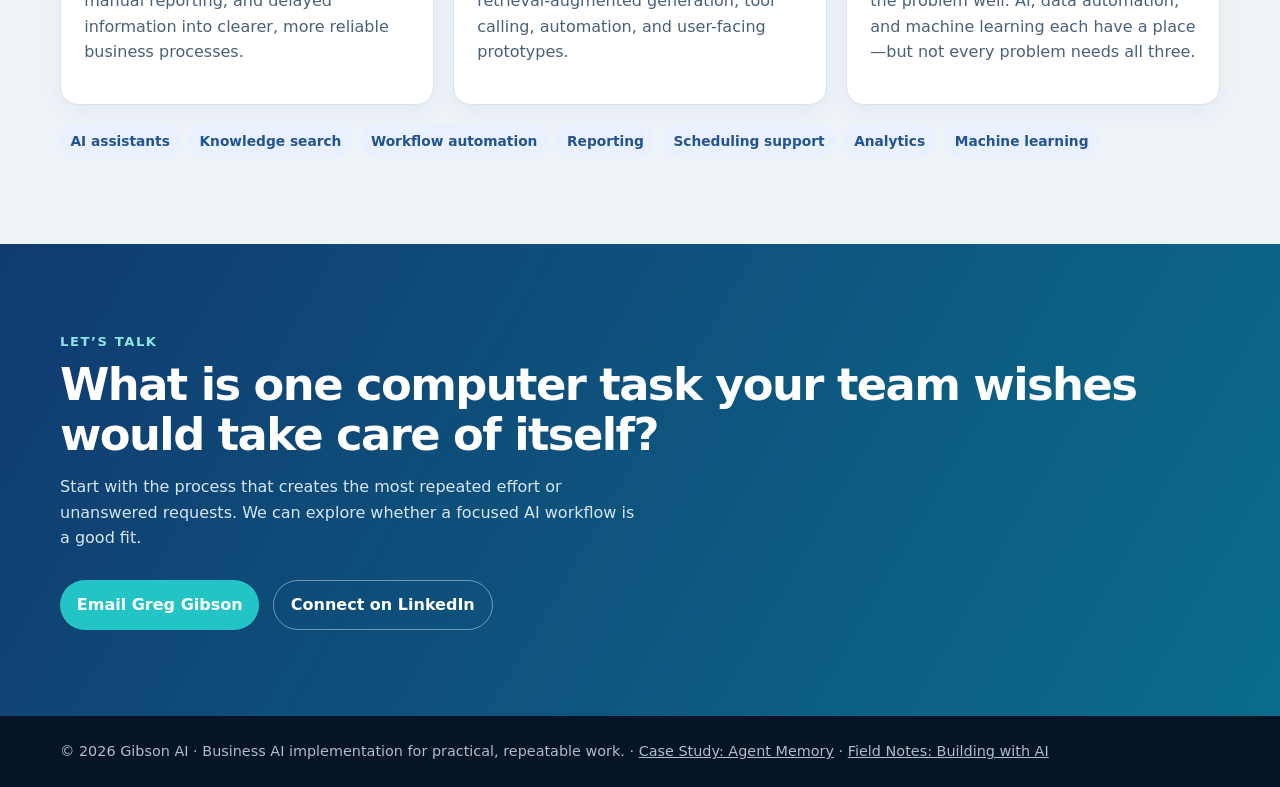
==== commit 072a68a2: "Remove dead live memory store button Co-Authored-By: Claude Sonnet 5 <noreply@anthropic.com>" ====
--- a/index.html
+++ b/index.html
@@ -249,7 +249,6 @@
             </ul>
             <div class="cta-row" style="margin-top:0;">
               <a class="btn btn-primary" href="case-study-agent-memory.html">Read the case study</a>
-              <a class="btn btn-secondary" style="color: var(--ink); border-color: #b9cee3;" href="https://ai-internship-jx6n.onrender.com/memory" target="_blank" rel="noopener noreferrer">Open the live memory store</a>
             </div>
           </div>
           <div class="case-schema">
